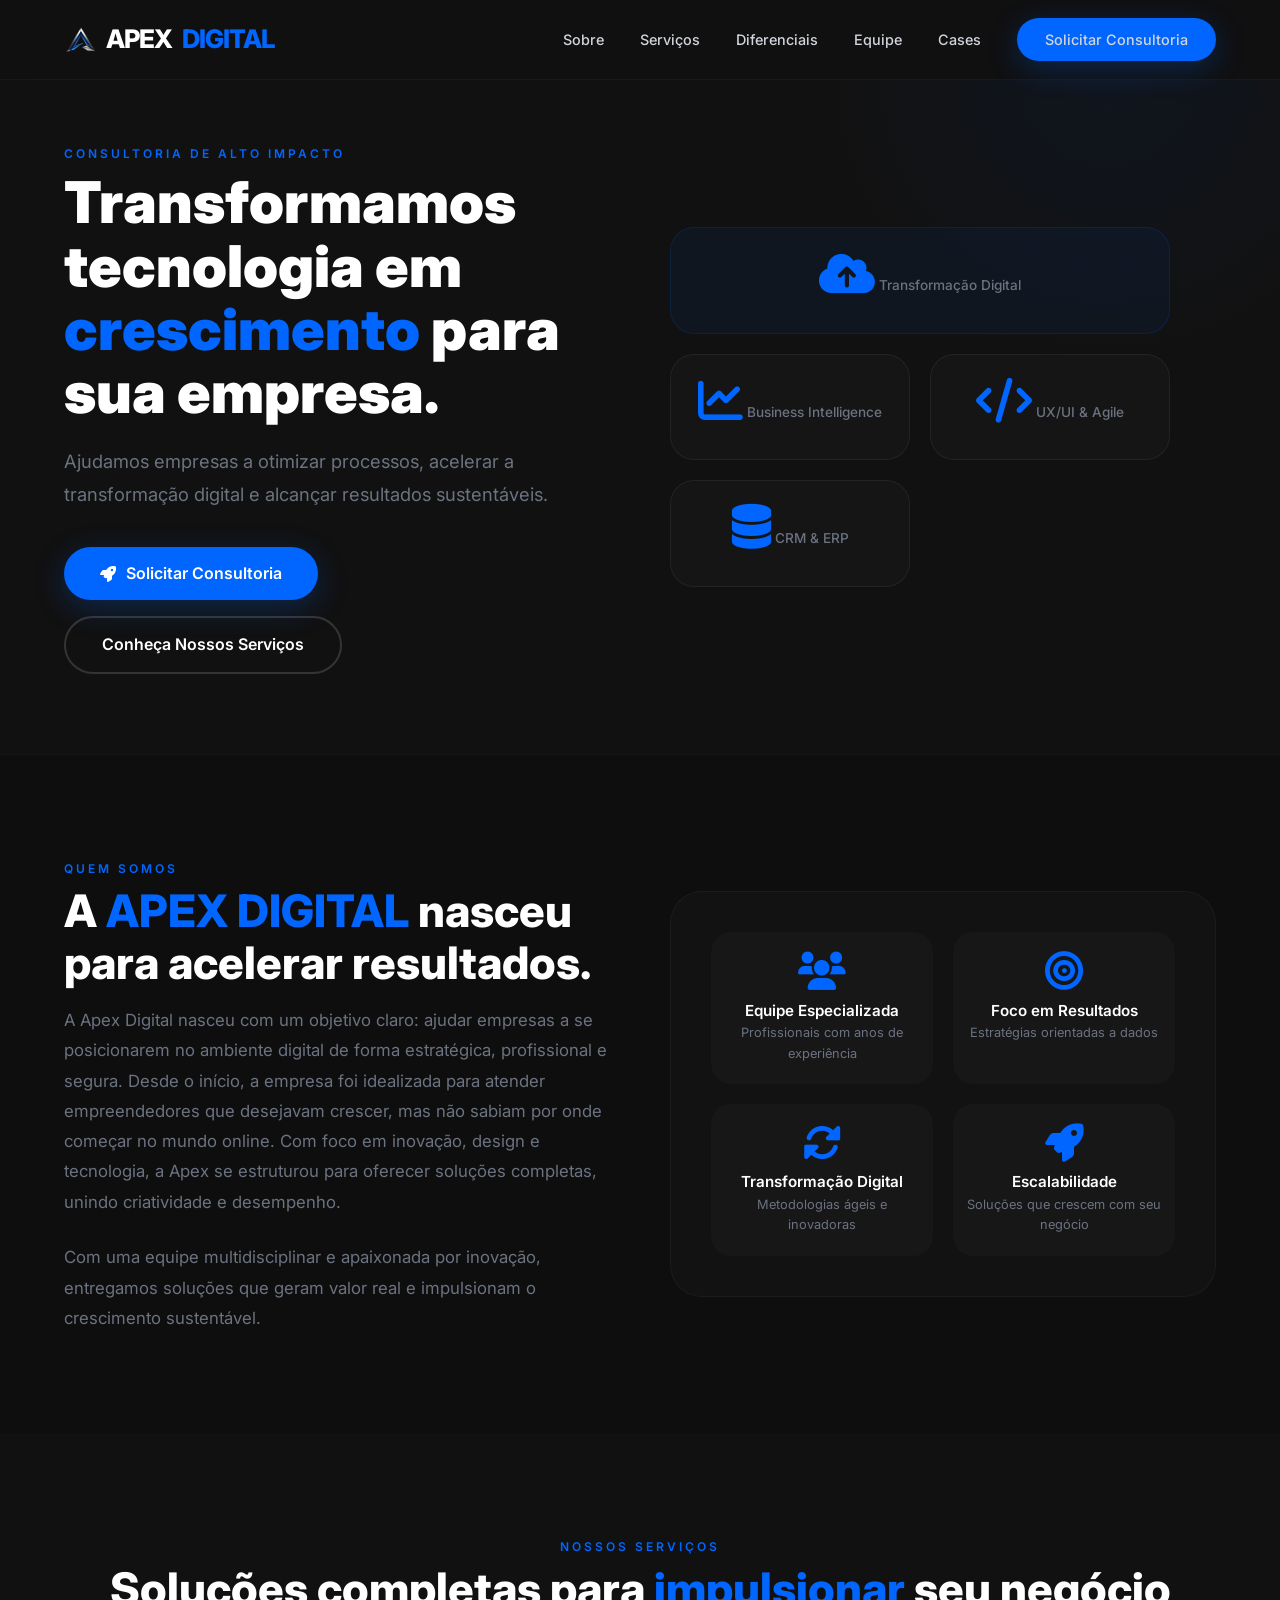
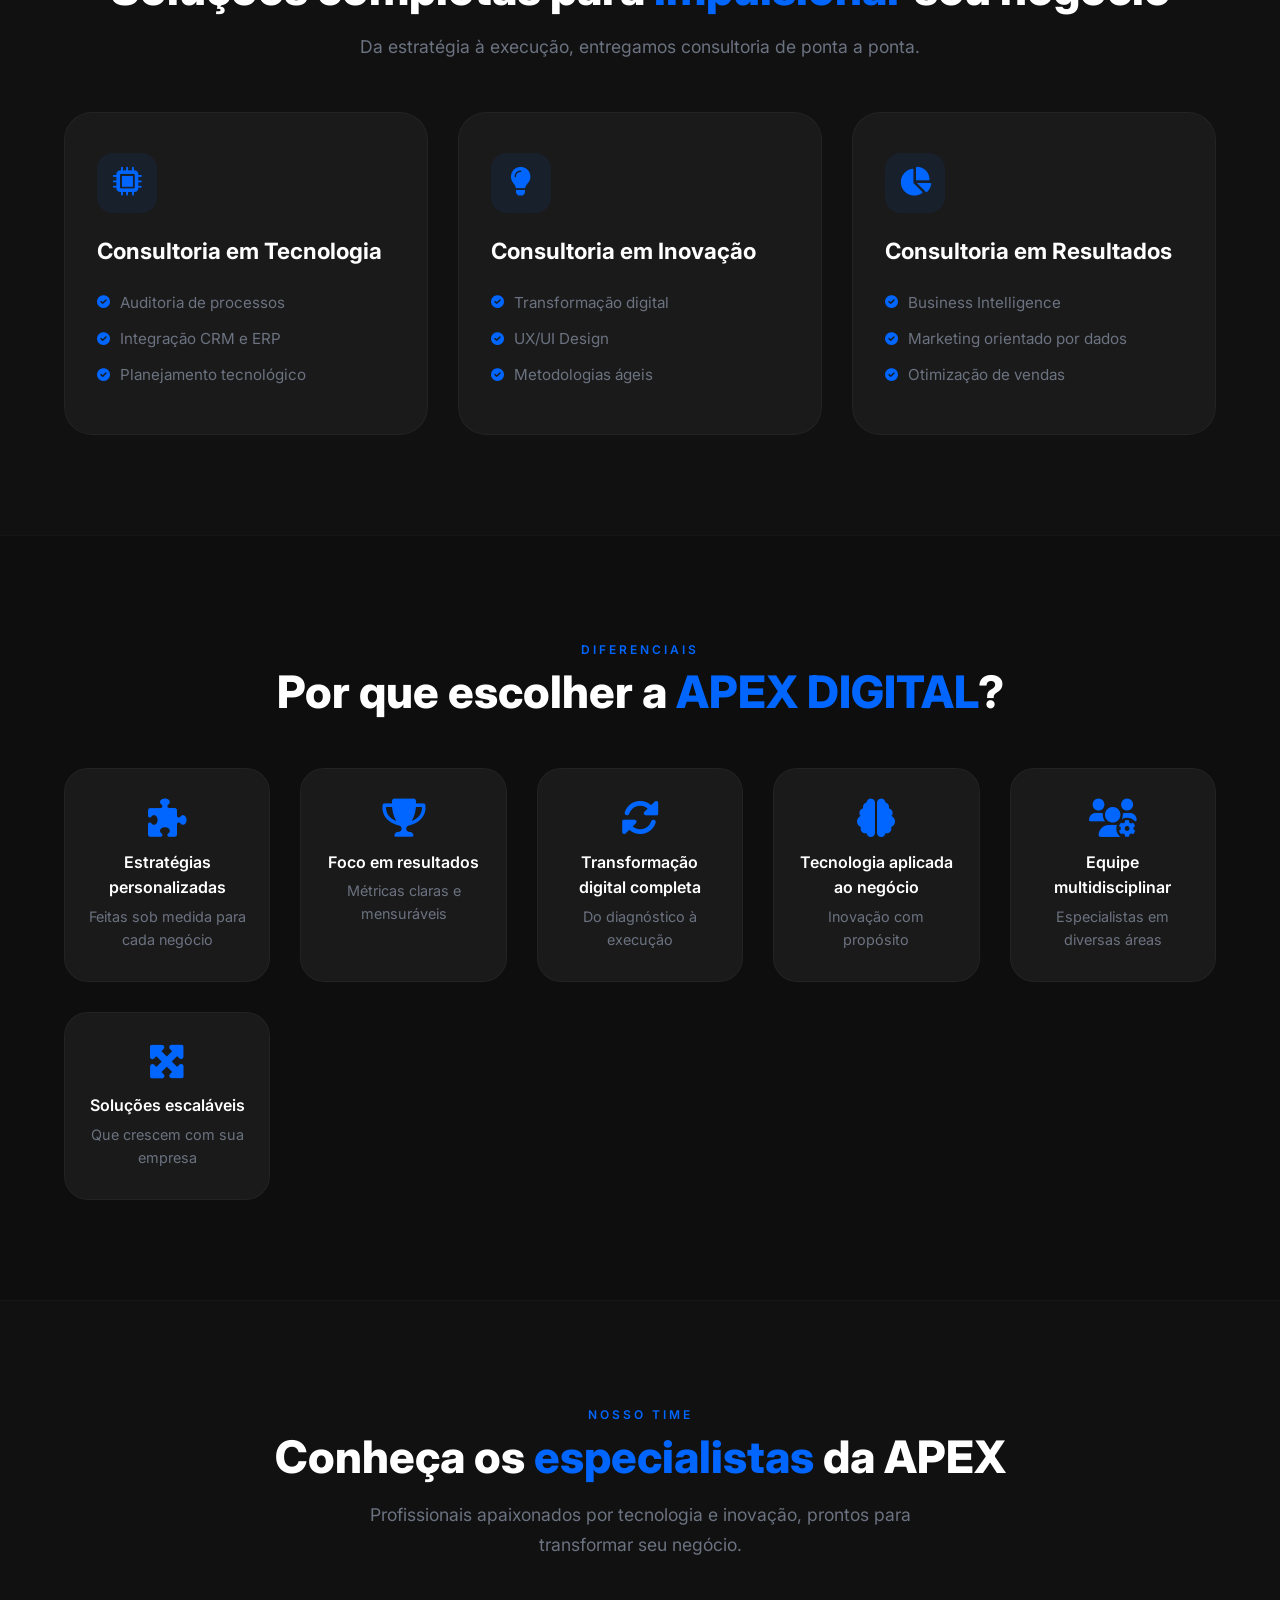
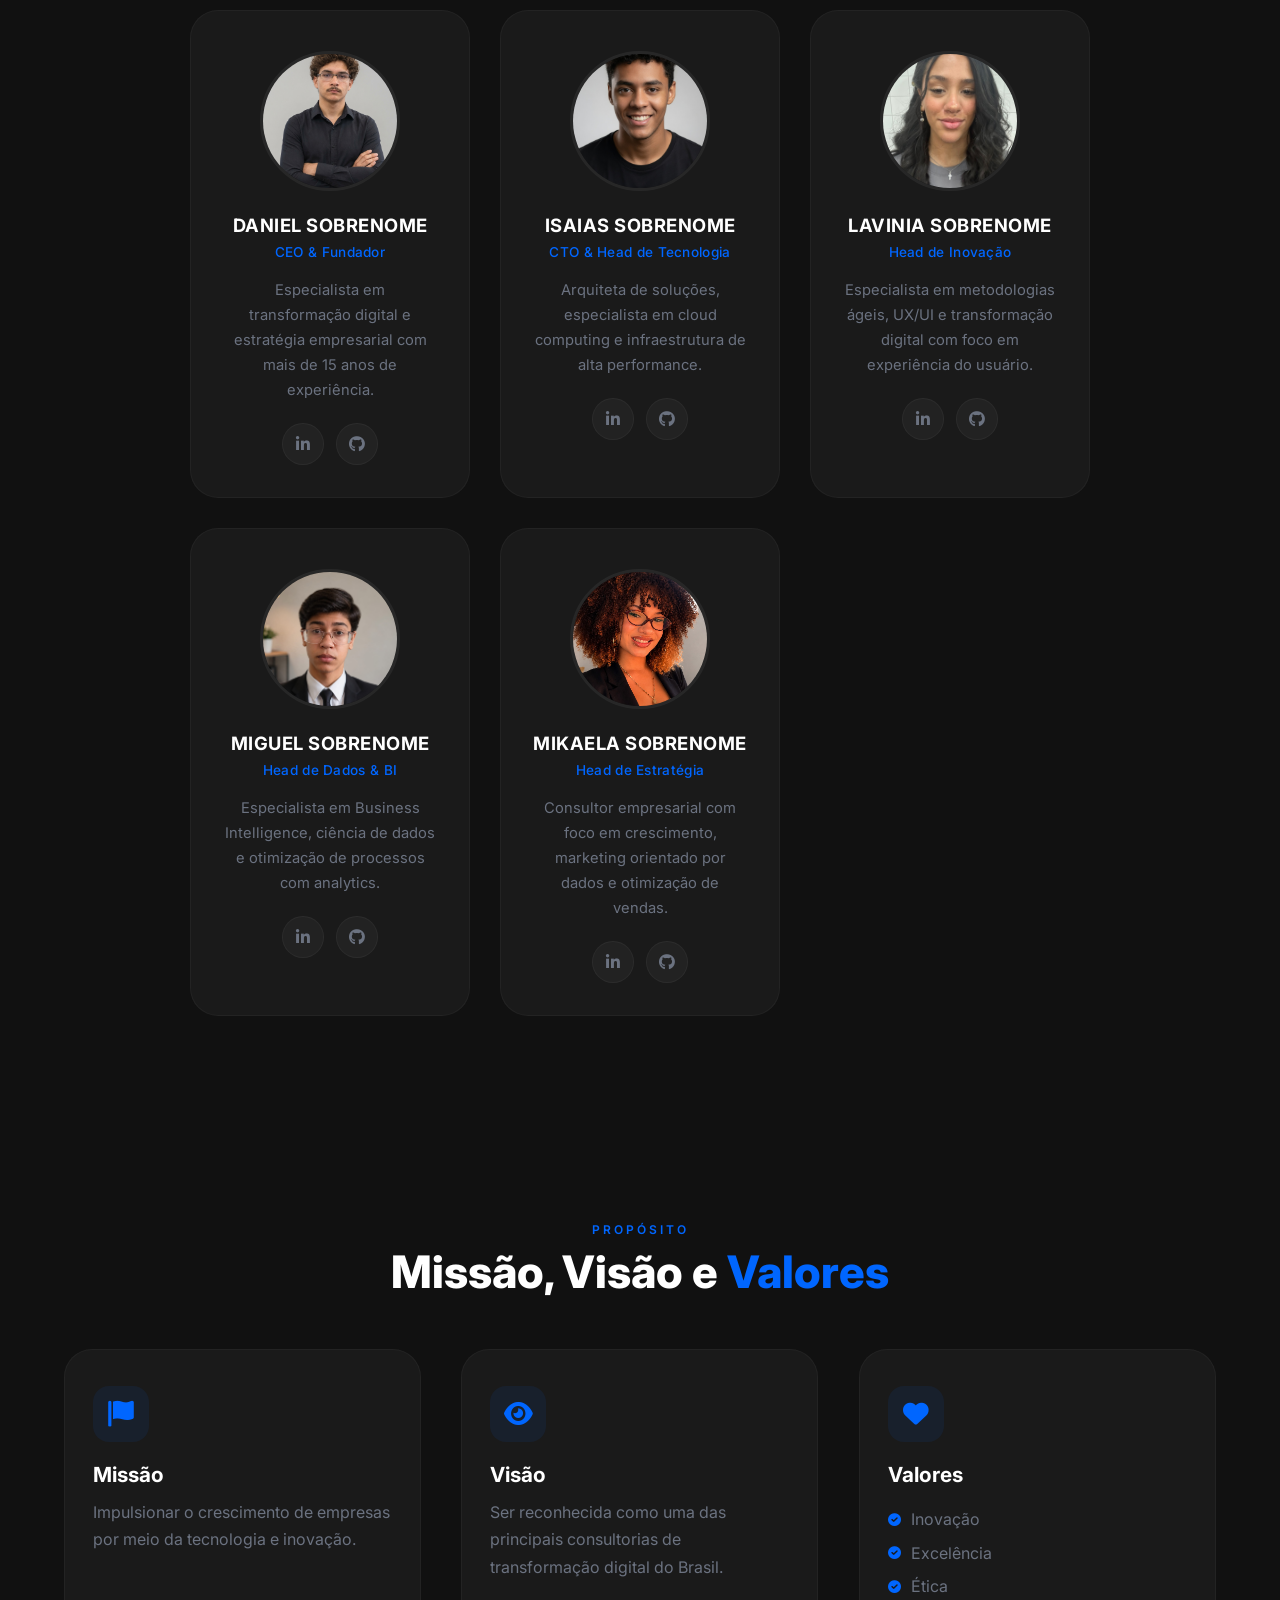
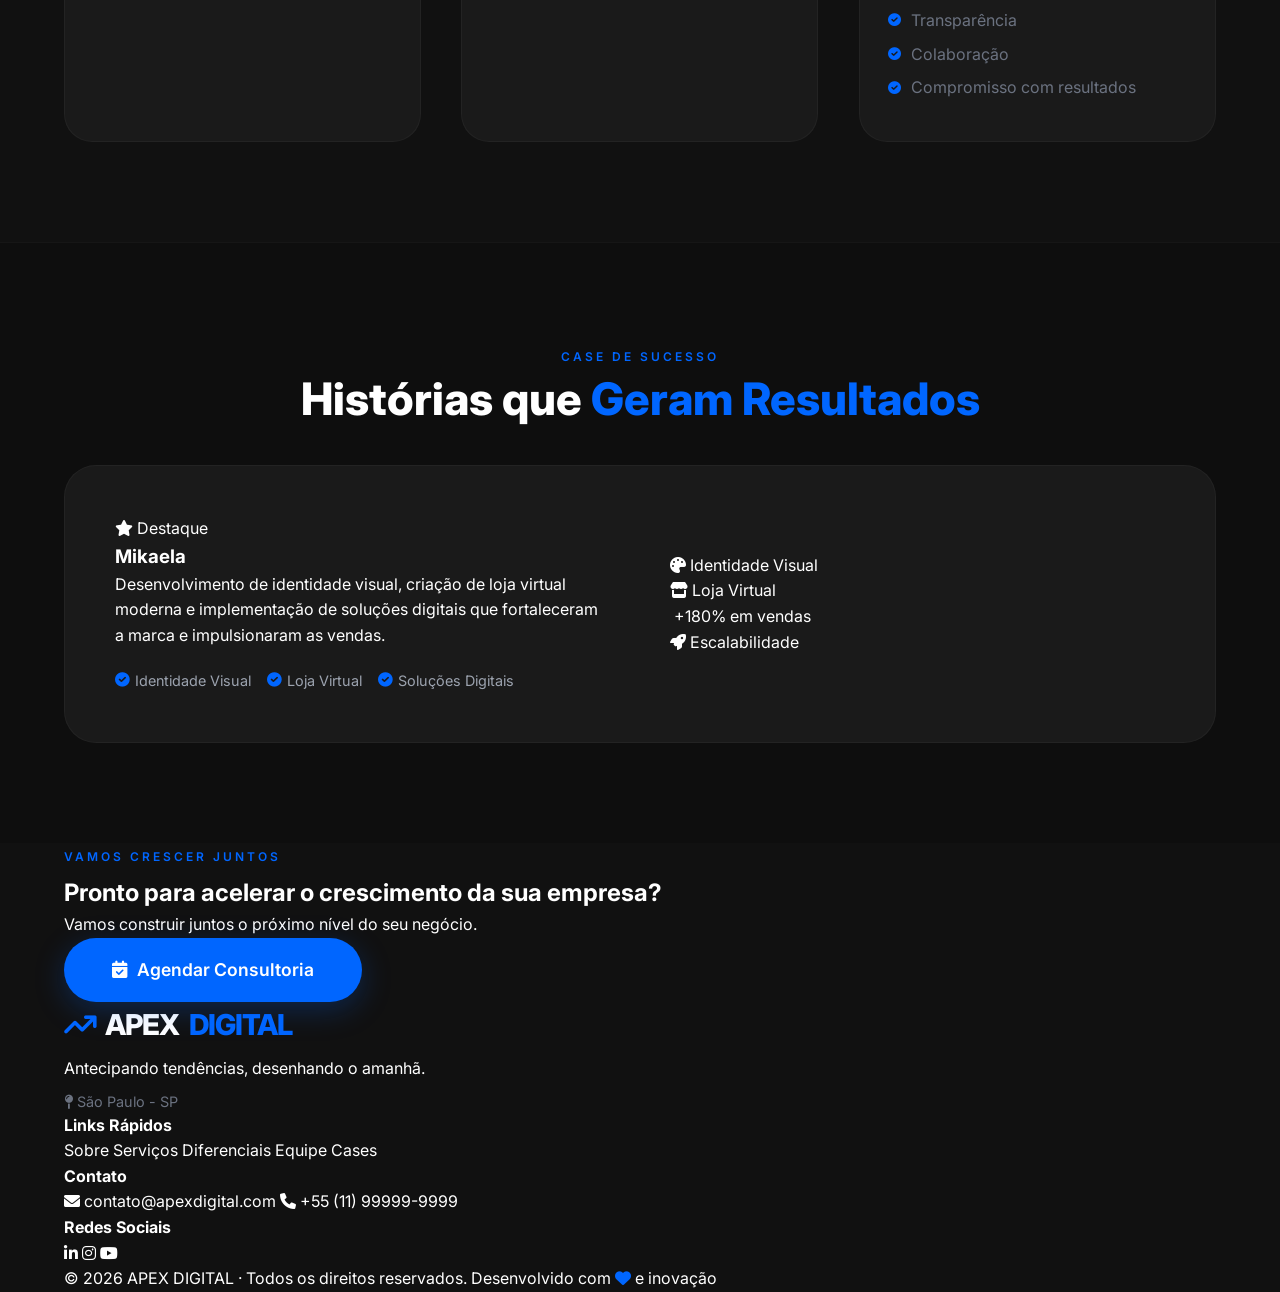
==== index.html @ 4b644a07 "Update index.html" ====
<!DOCTYPE html>
<html lang="pt-BR">

<head>
    <meta charset="UTF-8" />
    <meta name="viewport" content="width=device-width, initial-scale=1.0" />
    <meta name="description"
        content="APEX DIGITAL - Consultoria em Tecnologia, Transformação Digital e Estratégia Empresarial. Antecipando tendências, desenhando o amanhã." />
    <meta name="keywords"
        content="consultoria tecnologia, transformação digital, estratégia empresarial, inovação, business intelligence" />
    <meta name="robots" content="index, follow" />
    <title>APEX DIGITAL · Tecnologia e Inovação</title>

    <!-- Google Fonts -->
    <link rel="preconnect" href="https://fonts.googleapis.com" />
    <link rel="preconnect" href="https://fonts.gstatic.com" crossorigin />
    <link href="https://fonts.googleapis.com/css2?family=Inter:wght@300;400;500;600;700;800;900&display=swap"
        rel="stylesheet" />

    <!-- Font Awesome 6 -->
    <link rel="stylesheet" href="https://cdnjs.cloudflare.com/ajax/libs/font-awesome/6.0.0-beta3/css/all.min.css" />

    <!-- CSS Principal -->
    <link rel="stylesheet" href="css/style.css" />
</head>

<body>

    <!-- ===================== HEADER ===================== -->
    <header>
        <div class="container header-inner">
            <a href="#" class="logo" aria-label="APEX DIGITAL - Início">
                <img src="./img/apex_fundo.png" alt="APEX DIGITAL">
                APEX<span>DIGITAL</span>
            </a>

            <nav class="nav-desktop" aria-label="Menu principal">
                <a href="#sobre">Sobre</a>
                <a href="#servicos">Serviços</a>
                <a href="#diferenciais">Diferenciais</a>
                <a href="#equipe">Equipe</a>
                <a href="#case">Cases</a>
                <a href="#contato" class="btn-primary btn-small">Solicitar Consultoria</a>
            </nav>

            <button class="menu-toggle" id="menuToggle" aria-label="Abrir menu mobile">
                <i class="fas fa-bars"></i>
            </button>
        </div>
        <div class="container">
            <nav class="nav-mobile" id="navMobile" aria-label="Menu mobile">
                <a href="#sobre">Sobre</a>
                <a href="#servicos">Serviços</a>
                <a href="#diferenciais">Diferenciais</a>
                <a href="#equipe">Equipe</a>
                <a href="#case">Cases</a>
                <a href="#contato" class="btn-primary">Solicitar Consultoria</a>
            </nav>
        </div>
    </header>

    <!-- ===================== HERO ===================== -->
    <section class="hero" id="hero">
        <div class="container hero-grid">
            <div class="hero-content fade-up">
                <span class="section-tag">Consultoria de Alto Impacto</span>
                <h1>Transformamos tecnologia em <span>crescimento</span> para sua empresa.</h1>
                <p>Ajudamos empresas a otimizar processos, acelerar a transformação digital e alcançar resultados
                    sustentáveis.</p>
                <div class="hero-buttons">
                    <a href="#contato" class="btn-primary"><i class="fas fa-rocket"></i> Solicitar Consultoria</a>
                    <a href="#servicos" class="btn-outline">Conheça Nossos Serviços</a>
                </div>
            </div>
            <div class="hero-image fade-up delay-2">
                <div class="ilustracao">
                    <div class="box destaque">
                        <i class="fas fa-cloud-upload-alt"></i>
                        <span>Transformação Digital</span>
                    </div>
                    <div class="box">
                        <i class="fas fa-chart-line"></i>
                        <span>Business Intelligence</span>
                    </div>
                    <div class="box">
                        <i class="fas fa-code"></i>
                        <span>UX/UI & Agile</span>
                    </div>
                    <div class="box">
                        <i class="fas fa-database"></i>
                        <span>CRM & ERP</span>
                    </div>
                </div>
            </div>
        </div>
    </section>

    <!-- ===================== SOBRE ===================== -->
    <section class="sobre" id="sobre">
        <div class="container sobre-grid">
            <div class="sobre-texto fade-up">
                <span class="section-tag">Quem Somos</span>
                <h2 class="section-title">A <span>APEX DIGITAL</span> nasceu para acelerar resultados.</h2>
                <p>
                    A Apex Digital nasceu com um objetivo claro: ajudar empresas a se posicionarem no ambiente digital
                    de forma estratégica, profissional e segura.
                    Desde o início, a empresa foi idealizada para atender empreendedores que desejavam crescer, mas não
                    sabiam por onde começar no mundo online. Com foco em inovação, design e tecnologia, a Apex se
                    estruturou para oferecer soluções completas, unindo criatividade e desempenho.
                </p>
                <br />
                <p style="color: #6B7280;">Com uma equipe multidisciplinar e apaixonada por inovação, entregamos
                    soluções que geram valor real e impulsionam o crescimento sustentável.</p>
            </div>
            <div class="sobre-imagem fade-up delay-2">
                <div class="item">
                    <i class="fas fa-users"></i>
                    <h4>Equipe Especializada</h4>
                    <p>Profissionais com anos de experiência</p>
                </div>
                <div class="item">
                    <i class="fas fa-bullseye"></i>
                    <h4>Foco em Resultados</h4>
                    <p>Estratégias orientadas a dados</p>
                </div>
                <div class="item">
                    <i class="fas fa-sync-alt"></i>
                    <h4>Transformação Digital</h4>
                    <p>Metodologias ágeis e inovadoras</p>
                </div>
                <div class="item">
                    <i class="fas fa-rocket"></i>
                    <h4>Escalabilidade</h4>
                    <p>Soluções que crescem com seu negócio</p>
                </div>
            </div>
        </div>
    </section>

    <!-- ===================== SERVIÇOS ===================== -->
    <section class="servicos" id="servicos">
        <div class="container">
            <div class="text-center fade-up">
                <span class="section-tag">Nossos Serviços</span>
                <h2 class="section-title">Soluções completas para <span>impulsionar</span> seu negócio</h2>
                <p class="section-subtitle mx-auto">Da estratégia à execução, entregamos consultoria de ponta a ponta.
                </p>
            </div>
            <div class="servicos-grid">
                <div class="servico-card fade-up delay-1">
                    <div class="icon"><i class="fas fa-microchip"></i></div>
                    <h3>Consultoria em Tecnologia</h3>
                    <ul>
                        <li><i class="fas fa-check-circle"></i> Auditoria de processos</li>
                        <li><i class="fas fa-check-circle"></i> Integração CRM e ERP</li>
                        <li><i class="fas fa-check-circle"></i> Planejamento tecnológico</li>
                    </ul>
                </div>
                <div class="servico-card fade-up delay-2">
                    <div class="icon"><i class="fas fa-lightbulb"></i></div>
                    <h3>Consultoria em Inovação</h3>
                    <ul>
                        <li><i class="fas fa-check-circle"></i> Transformação digital</li>
                        <li><i class="fas fa-check-circle"></i> UX/UI Design</li>
                        <li><i class="fas fa-check-circle"></i> Metodologias ágeis</li>
                    </ul>
                </div>
                <div class="servico-card fade-up delay-3">
                    <div class="icon"><i class="fas fa-chart-pie"></i></div>
                    <h3>Consultoria em Resultados</h3>
                    <ul>
                        <li><i class="fas fa-check-circle"></i> Business Intelligence</li>
                        <li><i class="fas fa-check-circle"></i> Marketing orientado por dados</li>
                        <li><i class="fas fa-check-circle"></i> Otimização de vendas</li>
                    </ul>
                </div>
            </div>
        </div>
    </section>

    <!-- ===================== DIFERENCIAIS ===================== -->
    <section class="diferenciais" id="diferenciais">
        <div class="container">
            <div class="text-center fade-up">
                <span class="section-tag">Diferenciais</span>
                <h2 class="section-title">Por que escolher a <span>APEX DIGITAL</span>?</h2>
            </div>
            <div class="diff-grid">
                <div class="diff-item fade-up delay-1">
                    <i class="fas fa-puzzle-piece"></i>
                    <h4>Estratégias personalizadas</h4>
                    <p>Feitas sob medida para cada negócio</p>
                </div>
                <div class="diff-item fade-up delay-2">
                    <i class="fas fa-trophy"></i>
                    <h4>Foco em resultados</h4>
                    <p>Métricas claras e mensuráveis</p>
                </div>
                <div class="diff-item fade-up delay-3">
                    <i class="fas fa-sync-alt"></i>
                    <h4>Transformação digital completa</h4>
                    <p>Do diagnóstico à execução</p>
                </div>
                <div class="diff-item fade-up delay-4">
                    <i class="fas fa-brain"></i>
                    <h4>Tecnologia aplicada ao negócio</h4>
                    <p>Inovação com propósito</p>
                </div>
                <div class="diff-item fade-up delay-5">
                    <i class="fas fa-users-cog"></i>
                    <h4>Equipe multidisciplinar</h4>
                    <p>Especialistas em diversas áreas</p>
                </div>
                <div class="diff-item fade-up delay-6">
                    <i class="fas fa-expand-arrows-alt"></i>
                    <h4>Soluções escaláveis</h4>
                    <p>Que crescem com sua empresa</p>
                </div>
            </div>
        </div>
    </section>

    <!-- ===================== EQUIPE
    daniel
    isaias
    lavinia
    miguel
    mikaela
     ===================== -->
    <section class="equipe" id="equipe">
        <div class="container">
            <div class="text-center fade-up">
                <span class="section-tag">Nosso Time</span>
                <h2 class="section-title">Conheça os <span>especialistas</span> da APEX</h2>
                <p class="section-subtitle mx-auto">Profissionais apaixonados por tecnologia e inovação, prontos para
                    transformar seu negócio.</p>
            </div>
            <div class="equipe-grid">
                <!-- Membro 1 - CEO -->
                <div class="equipe-card fade-up delay-1">
                    <div class="equipe-foto">
                        
                        <div class="foto-placeholder">
                            <img src="./img/daniel.jpeg" alt="Daniel"><!-- foto do membro-->
                        </div>
                    </div>
                    <div class="equipe-info">
                        <h4>daniel sobrenome</h4>
                        <span class="cargo">CEO & Fundador</span>
                        <p>Especialista em transformação digital e estratégia empresarial com mais de 15 anos de
                            experiência.</p>
                        <div class="equipe-social">
                            <a href="#" aria-label="LinkedIn"><i class="fab fa-linkedin-in"></i></a>
                            <a href="#" aria-label="GitHub"><i class="fab fa-github"></i></a>
                        </div>
                    </div>
                </div>

                <!-- Membro 2 - CTO -->
                <div class="equipe-card fade-up delay-2">
                    <div class="equipe-foto">
                        
                        <div class="foto-placeholder">
                            <img src="./img/isaias.jpeg" alt="Isaias">
                        </div>
                    </div>
                    <div class="equipe-info">
                        <h4>Isaias sobrenome</h4>
                        <span class="cargo">CTO & Head de Tecnologia</span>
                        <p>Arquiteta de soluções, especialista em cloud computing e infraestrutura de alta performance.
                        </p>
                        <div class="equipe-social">
                            <a href="#" aria-label="LinkedIn"><i class="fab fa-linkedin-in"></i></a>
                            <a href="#" aria-label="GitHub"><i class="fab fa-github"></i></a>
                        </div>
                    </div>
                </div>

                <!-- Membro 3 - Head de Inovação -->
                <div class="equipe-card fade-up delay-3">
                    <div class="equipe-foto">
                        
                        <div class="foto-placeholder">
                            <img src="./img/lavinia.jpeg" alt="Lavinia ">
                        </div>
                    </div>
                    <div class="equipe-info">
                        <h4>Lavinia sobrenome</h4>
                        <span class="cargo">Head de Inovação</span>
                        <p>Especialista em metodologias ágeis, UX/UI e transformação digital com foco em experiência do
                            usuário.</p>
                        <div class="equipe-social">
                            <a href="#" aria-label="LinkedIn"><i class="fab fa-linkedin-in"></i></a>
                            <a href="#" aria-label="GitHub"><i class="fab fa-github"></i></a>
                        </div>
                    </div>
                </div>

                <!-- Membro 4 - Head de Dados -->
                <div class="equipe-card fade-up delay-4">
                    <div class="equipe-foto">
                        
                        <div class="foto-placeholder">
                            <img src="./img/miguel.jpeg" alt="Miguel">
                        </div>
                    </div>
                    <div class="equipe-info">
                        <h4>Miguel Sobrenome</h4>
                        <span class="cargo">Head de Dados & BI</span>
                        <p>Especialista em Business Intelligence, ciência de dados e otimização de processos com
                            analytics.</p>
                        <div class="equipe-social">
                            <a href="#" aria-label="LinkedIn"><i class="fab fa-linkedin-in"></i></a>
                            <a href="#" aria-label="GitHub"><i class="fab fa-github"></i></a>
                        </div>
                    </div>
                </div>

                <!-- Membro 5 - Head de Estratégia -->
                <div class="equipe-card fade-up delay-5">
                    <div class="equipe-foto">
                        <div class="foto-placeholder">
                            <img src="./img/mikaela.jpeg" alt="Mikaela">
                        </div>
                    </div>
                    <div class="equipe-info">
                        <h4>Mikaela Sobrenome</h4>
                        <span class="cargo">Head de Estratégia</span>
                        <p>Consultor empresarial com foco em crescimento, marketing orientado por dados e otimização de
                            vendas.</p>
                        <div class="equipe-social">
                            <a href="#" aria-label="LinkedIn"><i class="fab fa-linkedin-in"></i></a>
                            <a href="#" aria-label="GitHub"><i class="fab fa-github"></i></a>
                        </div>
                    </div>
                </div>
            </div>
        </div>
    </section>

    <!-- ===================== MISSÃO, VISÃO, VALORES ===================== -->
    <section class="mvv" id="mvv">
        <div class="container">
            <div class="text-center fade-up">
                <span class="section-tag">Propósito</span>
                <h2 class="section-title">Missão, Visão e <span>Valores</span></h2>
            </div>
            <div class="mvv-grid">
                <div class="mvv-card fade-up delay-1">
                    <div class="icon"><i class="fas fa-flag"></i></div>
                    <h3>Missão</h3>
                    <p>Impulsionar o crescimento de empresas por meio da tecnologia e inovação.</p>
                </div>
                <div class="mvv-card fade-up delay-2">
                    <div class="icon"><i class="fas fa-eye"></i></div>
                    <h3>Visão</h3>
                    <p>Ser reconhecida como uma das principais consultorias de transformação digital do Brasil.</p>
                </div>
                <div class="mvv-card fade-up delay-3">
                    <div class="icon"><i class="fas fa-heart"></i></div>
                    <h3>Valores</h3>
                    <ul>
                        <li><i class="fas fa-check-circle"></i> Inovação</li>
                        <li><i class="fas fa-check-circle"></i> Excelência</li>
                        <li><i class="fas fa-check-circle"></i> Ética</li>
                        <li><i class="fas fa-check-circle"></i> Transparência</li>
                        <li><i class="fas fa-check-circle"></i> Colaboração</li>
                        <li><i class="fas fa-check-circle"></i> Compromisso com resultados</li>
                    </ul>
                </div>
            </div>
        </div>
    </section>

    <!-- ===================== CASE DE SUCESSO ===================== -->
    <section class="case" id="case">
        <div class="container">
            <div class="text-center fade-up">
                <span class="section-tag">Case de Sucesso</span>
                <h2 class="section-title">Histórias que <span>Geram Resultados</span></h2>
            </div>
            <div class="case-box fade-up delay-2">
                <div class="info">
                    <span class="tag"><i class="fas fa-star"></i> Destaque</span>
                    <h3>Mikaela</h3>
                    <p>Desenvolvimento de identidade visual, criação de loja virtual moderna e implementação de soluções
                        digitais que fortaleceram a marca e impulsionaram as vendas.</p>
                    <div style="margin-top:20px; display:flex; gap:16px; flex-wrap:wrap;">
                        <span style="display:flex; align-items:center; gap:6px; color:#9ca3af; font-size:0.9rem;"><i
                                class="fas fa-check-circle" style="color:#0066FF;"></i> Identidade Visual</span>
                        <span style="display:flex; align-items:center; gap:6px; color:#9ca3af; font-size:0.9rem;"><i
                                class="fas fa-check-circle" style="color:#0066FF;"></i> Loja Virtual</span>
                        <span style="display:flex; align-items:center; gap:6px; color:#9ca3af; font-size:0.9rem;"><i
                                class="fas fa-check-circle" style="color:#0066FF;"></i> Soluções Digitais</span>
                    </div>
                </div>
                <div class="imagem">
                    <div class="quadro">
                        <i class="fas fa-palette"></i>
                        <span>Identidade Visual</span>
                    </div>
                    <div class="quadro">
                        <i class="fas fa-store"></i>
                        <span>Loja Virtual</span>
                    </div>
                    <div class="quadro">
                        <i class="fas fa-chart-simple"></i>
                        <span>+180% em vendas</span>
                    </div>
                    <div class="quadro">
                        <i class="fas fa-rocket"></i>
                        <span>Escalabilidade</span>
                    </div>
                </div>
            </div>
        </div>
    </section>

    <!-- ===================== CTA FINAL ===================== -->
    <section class="cta-final" id="contato">
        <div class="container fade-up">
            <span class="section-tag">Vamos crescer juntos</span>
            <h2>Pronto para acelerar o <span>crescimento</span> da sua empresa?</h2>
            <p>Vamos construir juntos o próximo nível do seu negócio.</p>
            <a href="#" class="btn-primary btn-large"><i class="fas fa-calendar-check"></i> Agendar Consultoria</a>
        </div>
    </section>

    <!-- ===================== RODAPÉ ===================== -->
    <footer>
        <div class="container">
            <div class="footer-grid">
                <div class="footer-brand">
                    <a href="#" class="logo" style="font-size:1.8rem;">
                        <i class="fas fa-arrow-trend-up"></i>
                        APEX<span>DIGITAL</span>
                    </a>
                    <p style="margin-top:8px;">Antecipando tendências, desenhando o amanhã.</p>
                    <p style="color:#6B7280; font-size:0.9rem; margin-top:8px;">
                        <i class="fas fa-map-pin"></i> São Paulo - SP
                    </p>
                </div>
                <div class="footer-col">
                    <h4>Links Rápidos</h4>
                    <a href="#sobre">Sobre</a>
                    <a href="#servicos">Serviços</a>
                    <a href="#diferenciais">Diferenciais</a>
                    <a href="#equipe">Equipe</a>
                    <a href="#case">Cases</a>
                </div>
                <div class="footer-col">
                    <h4>Contato</h4>
                    <a href="mailto:contato@apexdigital.com"><i class="fas fa-envelope"></i> contato@apexdigital.com</a>
                    <a href="tel:+5511999999999"><i class="fas fa-phone"></i> +55 (11) 99999-9999</a>
                </div>
                <div class="footer-col">
                    <h4>Redes Sociais</h4>
                    <div class="social">
                        <a href="#" aria-label="LinkedIn"><i class="fab fa-linkedin-in"></i></a>
                        <a href="#" aria-label="Instagram"><i class="fab fa-instagram"></i></a>
                        <a href="#" aria-label="YouTube"><i class="fab fa-youtube"></i></a>
                        <a href="#" aria-label="X"><i class="fab fa-x-twitter"></i></a>
                    </div>
                </div>
            </div>
            <div class="footer-bottom">
                <span>© 2026 APEX DIGITAL · Todos os direitos reservados.</span>
                <span>Desenvolvido com <i class="fas fa-heart" style="color:#0066FF;"></i> e inovação</span>
            </div>
        </div>
    </footer>

    <!-- JavaScript -->
    <script src="script.js"></script>
</body>

</html>
---- css/style.css ----
/* ========================================================
   APEX DIGITAL · style.css
   Design minimalista, corporativo e premium
   ======================================================== */

/* ===================== RESET & BASE ===================== */
* {
    margin: 0;
    padding: 0;
    box-sizing: border-box;
}

html {
    scroll-behavior: smooth;
}

body {
    font-family: 'Inter', sans-serif;
    background-color: #111111;
    color: #ffffff;
    line-height: 1.6;
    overflow-x: hidden;
}

.container {
    max-width: 1200px;
    margin: 0 auto;
    padding: 0 24px;
}

a {
    text-decoration: none;
    color: inherit;
}

img {
    max-width: 100%;
    display: block;
}

/* ===================== TIPOGRAFIA ===================== */
.section-tag {
    display: inline-block;
    font-size: 0.75rem;
    font-weight: 600;
    text-transform: uppercase;
    letter-spacing: 3px;
    color: #0066FF;
    margin-bottom: 8px;
}

.section-title {
    font-size: 2.8rem;
    font-weight: 800;
    line-height: 1.15;
    margin-bottom: 16px;
    color: #ffffff;
}

.section-title span {
    color: #0066FF;
}

.section-subtitle {
    font-size: 1.1rem;
    color: #6B7280;
    max-width: 600px;
    line-height: 1.7;
}

.text-center {
    text-align: center;
}

.mx-auto {
    margin-left: auto;
    margin-right: auto;
}

/* ===================== BOTÕES ===================== */
.btn-primary {
    display: inline-flex;
    align-items: center;
    gap: 10px;
    background: #0066FF;
    color: #fff;
    padding: 14px 36px;
    border-radius: 60px;
    font-weight: 600;
    font-size: 1rem;
    border: none;
    cursor: pointer;
    transition: all 0.35s ease;
    box-shadow: 0 8px 30px rgba(0, 102, 255, 0.25);
}

.btn-primary:hover {
    background: #0052cc;
    transform: translateY(-3px);
    box-shadow: 0 14px 40px rgba(0, 102, 255, 0.35);
}

.btn-small {
    padding: 10px 28px;
    font-size: 0.85rem;
}

.btn-large {
    padding: 18px 48px;
    font-size: 1.1rem;
}

.btn-outline {
    display: inline-flex;
    align-items: center;
    gap: 10px;
    background: transparent;
    color: #fff;
    padding: 14px 36px;
    border-radius: 60px;
    font-weight: 600;
    font-size: 1rem;
    border: 2px solid rgba(255, 255, 255, 0.15);
    cursor: pointer;
    transition: all 0.35s ease;
}

.btn-outline:hover {
    border-color: #0066FF;
    background: rgba(0, 102, 255, 0.08);
    transform: translateY(-3px);
}

/* ===================== HEADER ===================== */
header {
    position: fixed;
    top: 0;
    left: 0;
    width: 100%;
    z-index: 1000;
    padding: 18px 0;
    background: rgba(17, 17, 17, 0.88);
    backdrop-filter: blur(16px);
    border-bottom: 1px solid rgba(255, 255, 255, 0.04);
    transition: 0.3s;
}

.header-inner {
    display: flex;
    align-items: center;
    justify-content: space-between;
}

.header-inner img {
    width: 32px;


}

.logo {
    display: flex;
    align-items: center;
    gap: 10px;
    font-weight: 800;
    font-size: 1.6rem;
    letter-spacing: -1px;
}

.logo span {
    color: #0066FF;
}

.logo i {
    color: #0066FF;
    font-size: 1.8rem;
}

/* Navegação Desktop */
.nav-desktop {
    display: flex;
    align-items: center;
    gap: 36px;
}

.nav-desktop a {
    font-size: 0.9rem;
    font-weight: 500;
    color: #d1d5db;
    transition: 0.3s;
    position: relative;
}

.nav-desktop a::after {
    content: '';
    position: absolute;
    bottom: -4px;
    left: 0;
    width: 0;
    height: 2px;
    background: #0066FF;
    transition: 0.3s;
}

.nav-desktop a:hover {
    color: #ffffff;
}

.nav-desktop a:hover::after {
    width: 100%;
}

/* Menu Mobile */
.menu-toggle {
    display: none;
    background: none;
    border: none;
    color: #fff;
    font-size: 1.8rem;
    cursor: pointer;
    padding: 4px;
}

.nav-mobile {
    display: none;
    flex-direction: column;
    align-items: center;
    gap: 20px;
    padding: 30px 0 20px;
    border-top: 1px solid rgba(255, 255, 255, 0.06);
    margin-top: 16px;
}

.nav-mobile a {
    font-size: 1.1rem;
    font-weight: 500;
    color: #d1d5db;
    transition: 0.3s;
}

.nav-mobile a:hover {
    color: #0066FF;
}

.nav-mobile .btn-primary {
    padding: 12px 32px;
}

.nav-mobile.open {
    display: flex;
}

/* Responsivo Header */
@media (max-width: 820px) {
    .nav-desktop {
        display: none;
    }

    .menu-toggle {
        display: block;
    }
}

/* ===================== HERO ===================== */
.hero {
    padding: 140px 0 80px;
    background: #111111;
    position: relative;
    overflow: hidden;
}

.hero::before {
    content: '';
    position: absolute;
    top: -30%;
    right: -10%;
    width: 600px;
    height: 600px;
    background: radial-gradient(circle, rgba(0, 102, 255, 0.06) 0%, transparent 70%);
    border-radius: 50%;
    pointer-events: none;
}

.hero-grid {
    display: grid;
    grid-template-columns: 1fr 1fr;
    gap: 60px;
    align-items: center;
    position: relative;
    z-index: 2;
}

.hero-content h1 {
    font-size: 3.6rem;
    font-weight: 900;
    line-height: 1.1;
    margin-bottom: 20px;
}

.hero-content h1 span {
    color: #0066FF;
}

.hero-content p {
    font-size: 1.15rem;
    color: #6B7280;
    max-width: 520px;
    margin-bottom: 36px;
    line-height: 1.8;
}

.hero-buttons {
    display: flex;
    flex-wrap: wrap;
    gap: 16px;
}

/* Ilustração Hero */
.hero-image .ilustracao {
    width: 100%;
    max-width: 500px;
    display: grid;
    grid-template-columns: 1fr 1fr;
    gap: 20px;
}

.hero-image .ilustracao .box {
    background: rgba(255, 255, 255, 0.02);
    border: 1px solid rgba(255, 255, 255, 0.06);
    border-radius: 24px;
    padding: 24px 20px;
    text-align: center;
    transition: 0.3s;
}

.hero-image .ilustracao .box:hover {
    border-color: #0066FF;
    background: rgba(0, 102, 255, 0.04);
}

.hero-image .ilustracao .box i {
    font-size: 2.8rem;
    color: #0066FF;
    margin-bottom: 12px;
}

.hero-image .ilustracao .box span {
    font-size: 0.85rem;
    color: #6B7280;
    font-weight: 500;
}

.hero-image .ilustracao .box.destaque {
    grid-column: 1 / -1;
    background: rgba(0, 102, 255, 0.06);
    border-color: rgba(0, 102, 255, 0.15);
}

/* Responsivo Hero */
@media (max-width: 900px) {
    .hero-grid {
        grid-template-columns: 1fr;
        text-align: center;
    }

    .hero-content p {
        margin-left: auto;
        margin-right: auto;
    }

    .hero-buttons {
        justify-content: center;
    }

    .hero-content h1 {
        font-size: 2.6rem;
    }

    .hero-image .ilustracao {
        max-width: 400px;
        margin: 0 auto;
    }
}

@media (max-width: 500px) {
    .hero-content h1 {
        font-size: 2rem;
    }

    .hero-image .ilustracao {
        grid-template-columns: 1fr 1fr;
        gap: 12px;
    }

    .hero-image .ilustracao .box {
        padding: 16px;
    }

    .hero-image .ilustracao .box i {
        font-size: 2rem;
    }
}

/* ===================== SOBRE ===================== */
.sobre {
    padding: 100px 0;
    background: #0e0e0e;
    border-top: 1px solid rgba(255, 255, 255, 0.03);
}

.sobre-grid {
    display: grid;
    grid-template-columns: 1fr 1fr;
    gap: 60px;
    align-items: center;
}

.sobre-texto p {
    color: #6B7280;
    font-size: 1.05rem;
    line-height: 1.8;
}

.sobre-imagem {
    background: rgba(255, 255, 255, 0.02);
    border-radius: 32px;
    padding: 40px;
    border: 1px solid rgba(255, 255, 255, 0.04);
    display: grid;
    grid-template-columns: 1fr 1fr;
    gap: 20px;
}

.sobre-imagem .item {
    text-align: center;
    padding: 20px 12px;
    border-radius: 20px;
    background: rgba(255, 255, 255, 0.02);
    transition: 0.3s;
}

.sobre-imagem .item:hover {
    background: rgba(0, 102, 255, 0.06);
}

.sobre-imagem .item i {
    font-size: 2.4rem;
    color: #0066FF;
    margin-bottom: 8px;
}

.sobre-imagem .item h4 {
    font-size: 0.95rem;
    font-weight: 600;
}

.sobre-imagem .item p {
    font-size: 0.8rem;
    color: #6B7280;
}

@media (max-width: 820px) {
    .sobre-grid {
        grid-template-columns: 1fr;
    }

    .sobre-imagem {
        grid-template-columns: 1fr 1fr;
    }
}

/* ===================== SERVIÇOS ===================== */
.servicos {
    padding: 100px 0;
    background: #111111;
}

.servicos-grid {
    display: grid;
    grid-template-columns: repeat(auto-fit, minmax(300px, 1fr));
    gap: 30px;
    margin-top: 50px;
}

.servico-card {
    background: #1a1a1a;
    border-radius: 28px;
    padding: 40px 32px;
    border: 1px solid rgba(255, 255, 255, 0.04);
    transition: all 0.4s ease;
}

.servico-card:hover {
    transform: translateY(-8px);
    border-color: #0066FF;
    box-shadow: 0 20px 50px rgba(0, 102, 255, 0.06);
}

.servico-card .icon {
    width: 60px;
    height: 60px;
    background: rgba(0, 102, 255, 0.08);
    border-radius: 16px;
    display: flex;
    align-items: center;
    justify-content: center;
    margin-bottom: 20px;
}

.servico-card .icon i {
    font-size: 1.8rem;
    color: #0066FF;
}

.servico-card h3 {
    font-size: 1.4rem;
    font-weight: 700;
    margin-bottom: 12px;
}

.servico-card ul {
    list-style: none;
    margin-top: 16px;
}

.servico-card ul li {
    color: #6B7280;
    font-size: 0.95rem;
    padding: 6px 0;
    display: flex;
    align-items: center;
    gap: 10px;
}

.servico-card ul li i {
    color: #0066FF;
    font-size: 0.8rem;
}

/* ===================== DIFERENCIAIS ===================== */
.diferenciais {
    padding: 100px 0;
    background: #0e0e0e;
    border-top: 1px solid rgba(255, 255, 255, 0.03);
}

.diff-grid {
    display: grid;
    grid-template-columns: repeat(auto-fit, minmax(200px, 1fr));
    gap: 30px;
    margin-top: 50px;
}

.diff-item {
    text-align: center;
    padding: 30px 20px;
    background: #1a1a1a;
    border-radius: 24px;
    border: 1px solid rgba(255, 255, 255, 0.04);
    transition: 0.3s;
}

.diff-item:hover {
    border-color: #0066FF;
    transform: scale(1.02);
}

.diff-item i {
    font-size: 2.4rem;
    color: #0066FF;
    margin-bottom: 12px;
}

.diff-item h4 {
    font-weight: 600;
    margin-bottom: 4px;
}

.diff-item p {
    color: #6B7280;
    font-size: 0.9rem;
}

/* ===================== EQUIPE ===================== */

/* ===================== EQUIPE ===================== */
.equipe {
    padding: 100px 0;
    background: #111111;
    border-top: 1px solid rgba(255, 255, 255, 0.03);
}

.equipe-grid {
    display: grid;
    grid-template-columns: repeat(3, 280px);
    gap: 30px;
    margin-top: 50px;
    justify-content: center;
}

/* Card do membro */
.equipe-card {
    background: #1a1a1a;
    border-radius: 28px;
    padding: 40px 28px 32px;
    text-align: center;
    border: 1px solid rgba(255, 255, 255, 0.04);
    transition: all 0.4s ease;
    width: 100%;
}

.equipe-card:hover {
    transform: translateY(-8px);
    border-color: #0066FF;
    box-shadow: 0 20px 50px rgba(0, 102, 255, 0.06);
}

/* Força os dois últimos cards a ficarem centralizados */
.equipe-card:nth-child(4) {
    grid-column: 1 / 2;
    justify-self: end;
}

.equipe-card:nth-child(5) {
    grid-column: 2 / 3;
    justify-self: start;
}

/* Foto / Placeholder */
.equipe-foto {
    width: 140px;
    height: 140px;
    border-radius: 50%;
    margin: 0 auto 20px;
    overflow: hidden;
    border: 3px solid rgba(255, 255, 255, 0.06);
    transition: border-color 0.3s ease;
}

.equipe-card:hover .equipe-foto {
    border-color: #0066FF;
}

.equipe-foto img {
    width: 100%;
    height: 100%;
    object-fit: cover;
    display: block;
}

/* Placeholder para quando não tem imagem */
.foto-placeholder {
    width: 100%;
    height: 100%;
    display: flex;
    align-items: center;
    justify-content: center;
    background: linear-gradient(135deg, #0066FF, #0044aa);
    border-radius: 50%;
}

.foto-placeholder .iniciais {
    color: #ffffff;
    font-size: 1.6rem;
    font-weight: 700;
    letter-spacing: 2px;
    text-shadow: 0 2px 8px rgba(0, 0, 0, 0.2);
}

/* Informações do membro */
.equipe-info h4 {
    font-size: 1.15rem;
    font-weight: 700;
    color: #ffffff;
    margin-bottom: 2px;
    text-transform: uppercase;
    letter-spacing: 0.5px;
}

.equipe-info .cargo {
    display: block;
    font-size: 0.85rem;
    color: #0066FF;
    font-weight: 500;
    margin-bottom: 14px;
    letter-spacing: 0.3px;
}

.equipe-info p {
    font-size: 0.92rem;
    color: #6B7280;
    line-height: 1.7;
    margin-bottom: 20px;
    padding: 0 4px;
}

/* Redes sociais */
.equipe-social {
    display: flex;
    justify-content: center;
    gap: 12px;
}

.equipe-social a {
    display: inline-flex;
    align-items: center;
    justify-content: center;
    width: 42px;
    height: 42px;
    background: rgba(255, 255, 255, 0.04);
    border-radius: 50%;
    color: #6B7280;
    font-size: 1rem;
    transition: all 0.3s ease;
    border: 1px solid rgba(255, 255, 255, 0.04);
    text-decoration: none;
}

.equipe-social a:hover {
    background: #0066FF;
    color: #ffffff;
    transform: scale(1.1);
    border-color: #0066FF;
    box-shadow: 0 8px 24px rgba(0, 102, 255, 0.25);
}

/* Animações fade-up */
.fade-up {
    opacity: 0;
    transform: translateY(40px);
    animation: fadeUp 0.8s ease forwards;
}

@keyframes fadeUp {
    to {
        opacity: 1;
        transform: translateY(0);
    }
}

.delay-1 {
    animation-delay: 0.1s;
}

.delay-2 {
    animation-delay: 0.2s;
}

.delay-3 {
    animation-delay: 0.3s;
}

.delay-4 {
    animation-delay: 0.4s;
}

.delay-5 {
    animation-delay: 0.5s;
}

/* Responsividade */
@media (max-width: 992px) {
    .equipe-grid {
        grid-template-columns: repeat(2, 1fr);
        max-width: 700px;
        gap: 24px;
    }

    /* Reseta o posicionamento dos últimos cards */
    .equipe-card:nth-child(4),
    .equipe-card:nth-child(5) {
        grid-column: auto;
        justify-self: center;
    }
}

@media (max-width: 820px) {
    .equipe-grid {
        grid-template-columns: repeat(2, 1fr);
        gap: 24px;
        max-width: 600px;
    }

    .equipe-card {
        padding: 32px 20px 28px;
    }

    .equipe-foto {
        width: 120px;
        height: 120px;
    }

    .foto-placeholder .iniciais {
        font-size: 1.3rem;
    }

    /* Mantém os cards alinhados */
    .equipe-card:nth-child(4),
    .equipe-card:nth-child(5) {
        grid-column: auto;
        justify-self: center;
    }
}

@media (max-width: 500px) {
    .equipe-grid {
        grid-template-columns: 1fr;
        max-width: 400px;
        margin-left: auto;
        margin-right: auto;
    }

    .equipe-card {
        padding: 28px 16px 24px;
    }

    .equipe-foto {
        width: 110px;
        height: 110px;
    }




    .equipe-info h4 {
        font-size: 1rem;
    }

    .equipe-info p {
        font-size: 0.85rem;
    }

    /* Reseta completamente em mobile */
    .equipe-card:nth-child(4),
    .equipe-card:nth-child(5) {
        grid-column: auto;
        justify-self: center;
    }
}





/* ===================== MISSÃO, VISÃO, VALORES ===================== */
.mvv {
    padding: 100px 0;
    background: #111111;
}

.mvv-grid {
    display: grid;
    grid-template-columns: 1fr 1fr 1fr;
    gap: 40px;
    margin-top: 50px;
}

.mvv-card {
    background: #1a1a1a;
    padding: 36px 28px;
    border-radius: 28px;
    border: 1px solid rgba(255, 255, 255, 0.04);
    transition: 0.4s cubic-bezier(0.34, 1.56, 0.64, 1);
    border-color: 0.3s ease;
    box-shadow: 0.3s ease;
    will-change: transform;
}

.mvv-card:hover {
    border-color: #0066FF;
    transform: translateY(-20px) scale(1.02);
    box-shadow: 0 20px 40px rgba(0, 102, 255, 0.15);
}

.mvv-card .icon {
    width: 56px;
    height: 56px;
    background: rgba(0, 102, 255, 0.08);
    border-radius: 16px;
    display: flex;
    align-items: center;
    justify-content: center;
    margin-bottom: 16px;
}

.mvv-card .icon i {
    font-size: 1.6rem;
    color: #0066FF;
}

.mvv-card h3 {
    font-size: 1.3rem;
    font-weight: 700;
    margin-bottom: 8px;
}

.mvv-card p {
    color: #6B7280;
    line-height: 1.7;
}

.mvv-card ul {
    list-style: none;
    margin-top: 12px;
}

.mvv-card ul li {
    color: #6B7280;
    padding: 4px 0;
    display: flex;
    align-items: center;
    gap: 10px;
}

.mvv-card ul li i {
    color: #0066FF;
    font-size: 0.8rem;
}

@media (max-width: 820px) {
    .mvv-grid {
        grid-template-columns: 1fr;
    }
}

/* ===================== CASE ===================== */
.case {
    padding: 100px 0;
    background: #0e0e0e;
    border-top: 1px solid rgba(255, 255, 255, 0.03);
}

.case-box {
    display: grid;
    grid-template-columns: 1fr 1fr;
    gap: 60px;
    align-items: center;
    margin-top: 40px;
    background: #1a1a1a;
    border-radius: 32px;
    padding: 50px;
    border: 1px solid rgba(255, 255, 255, 0.04);
}
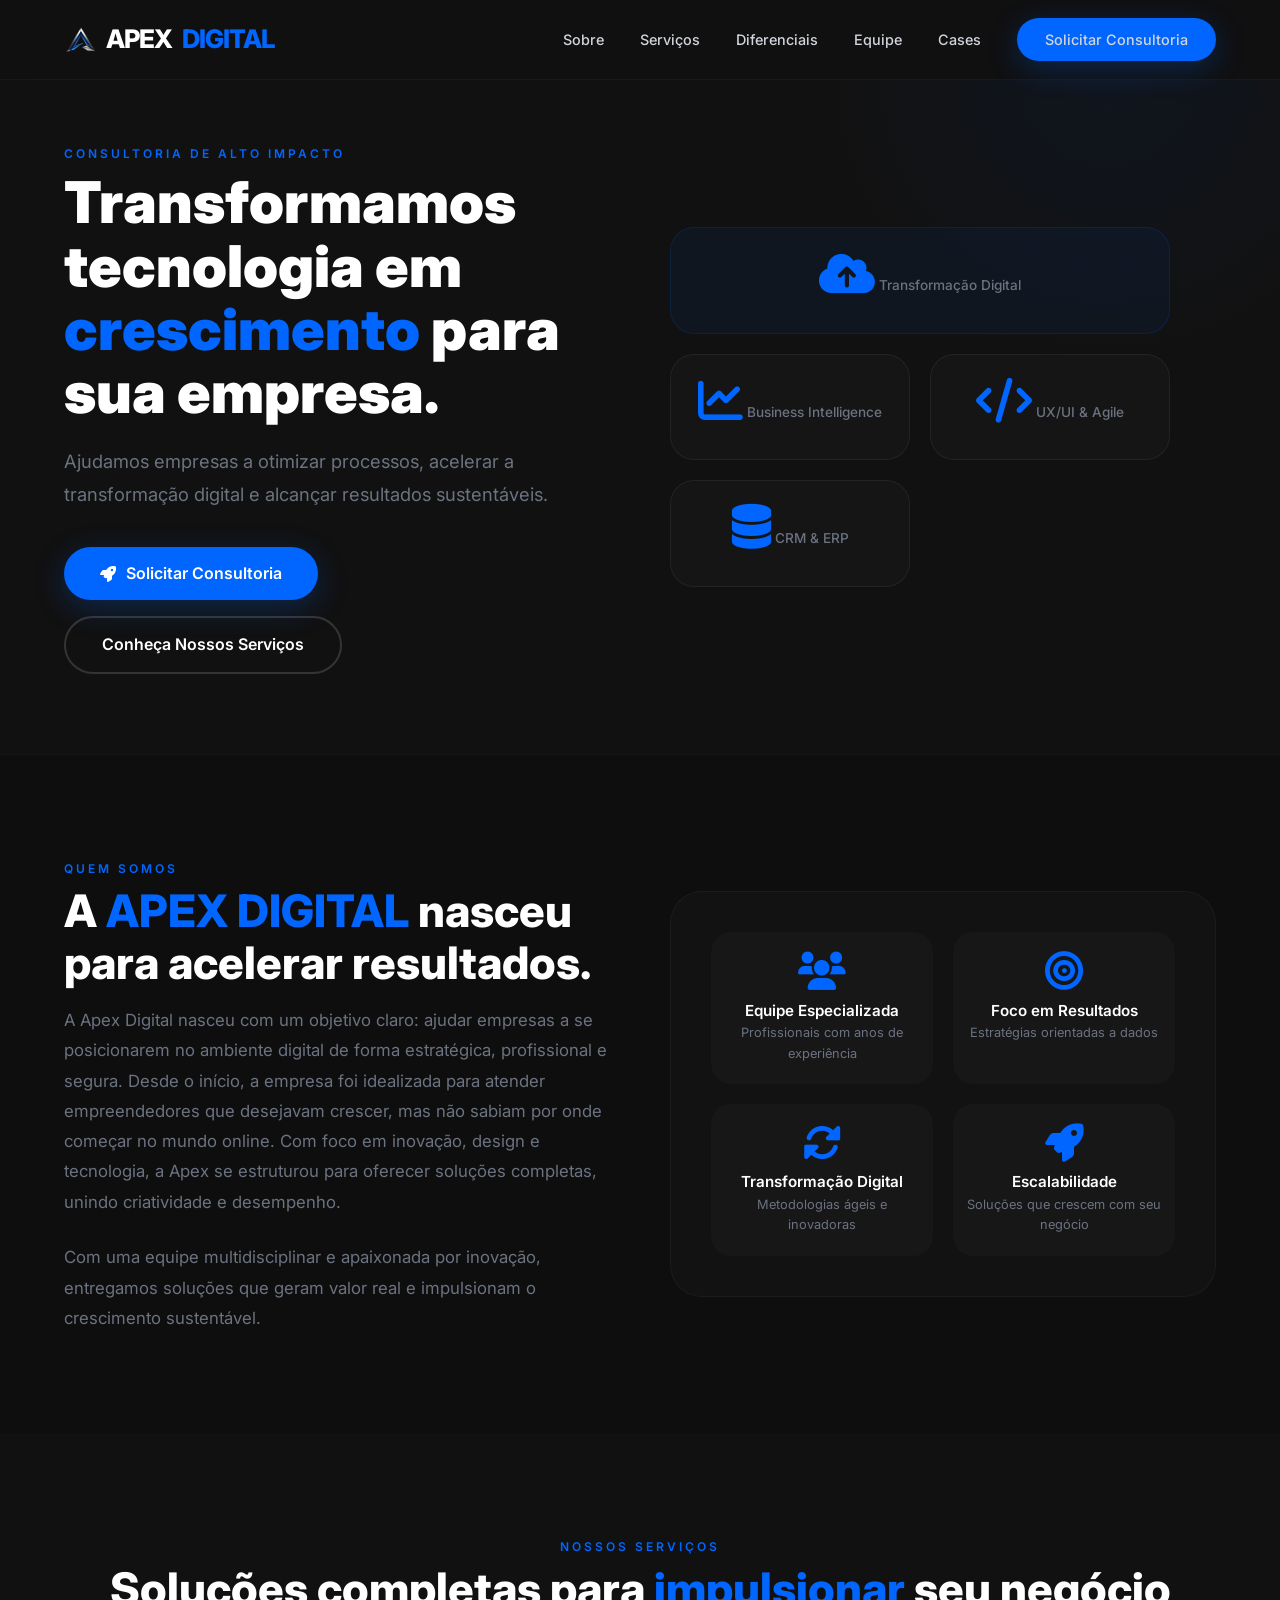
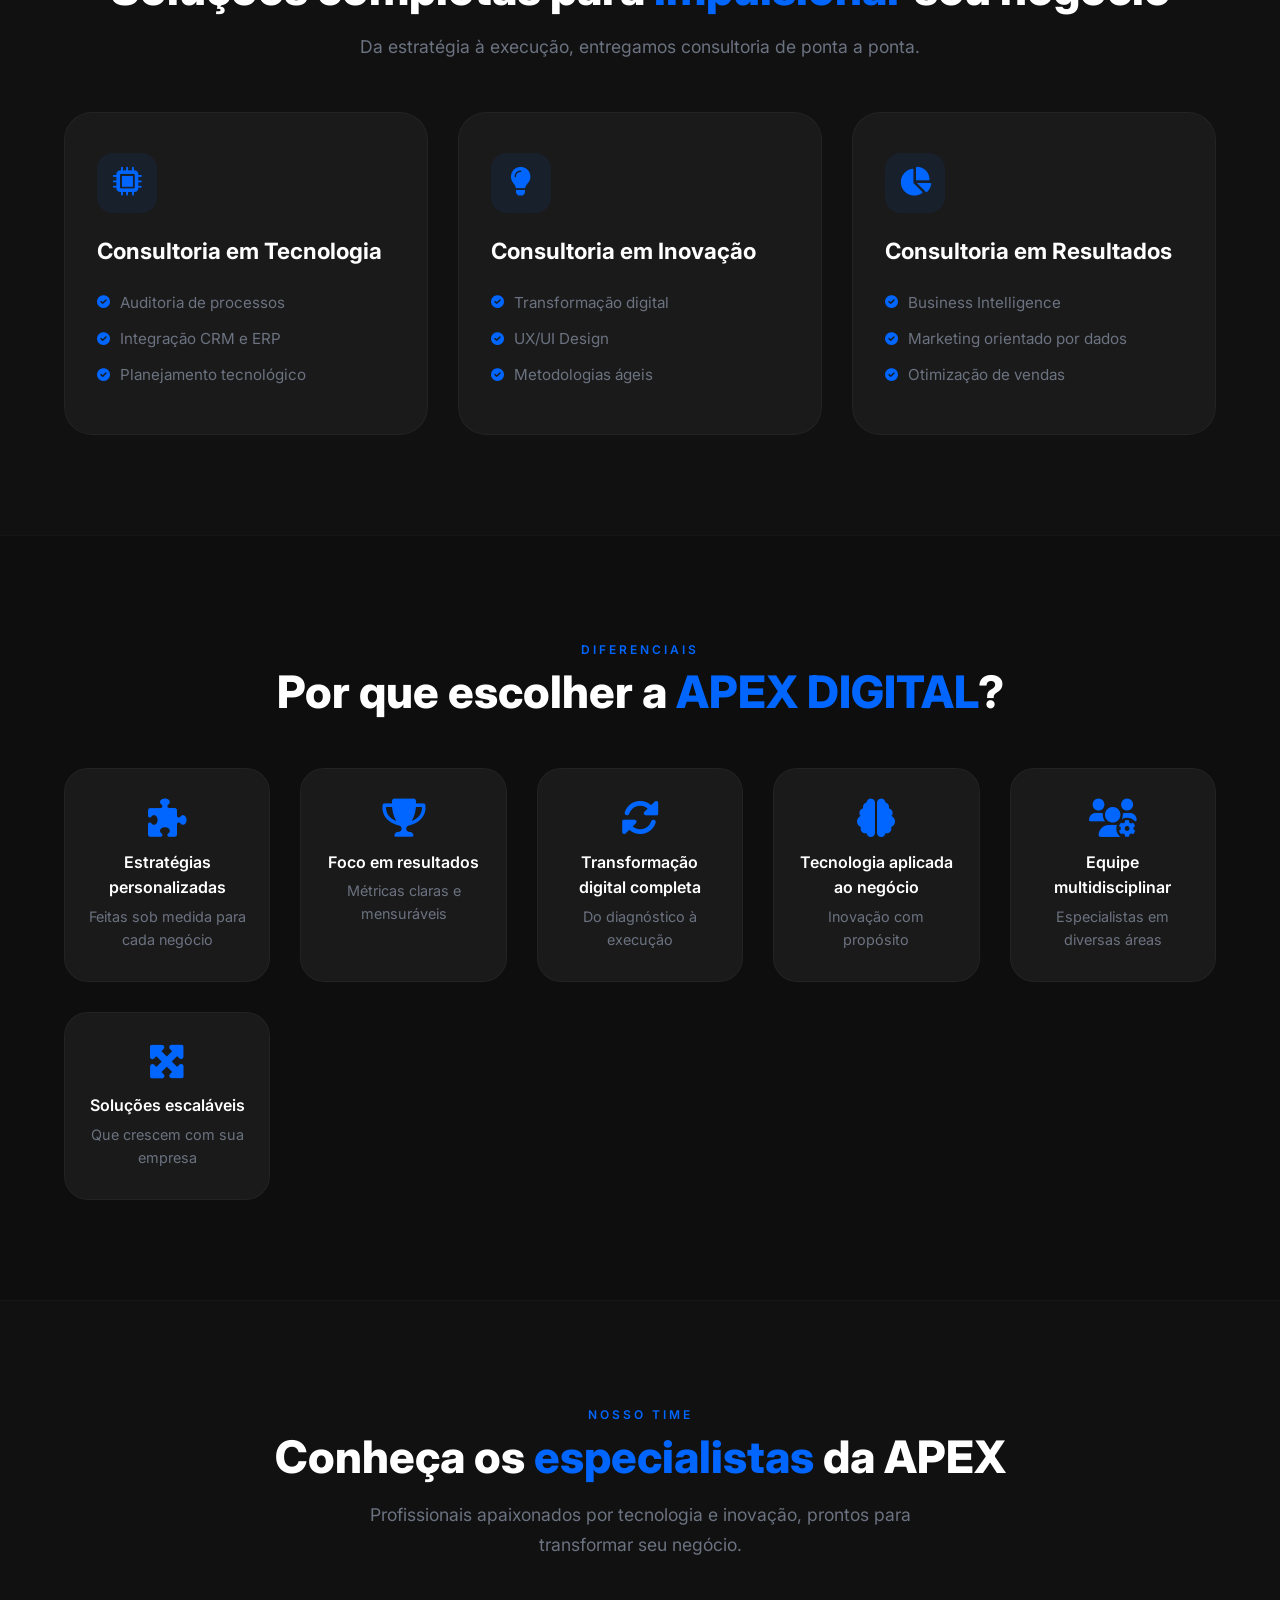
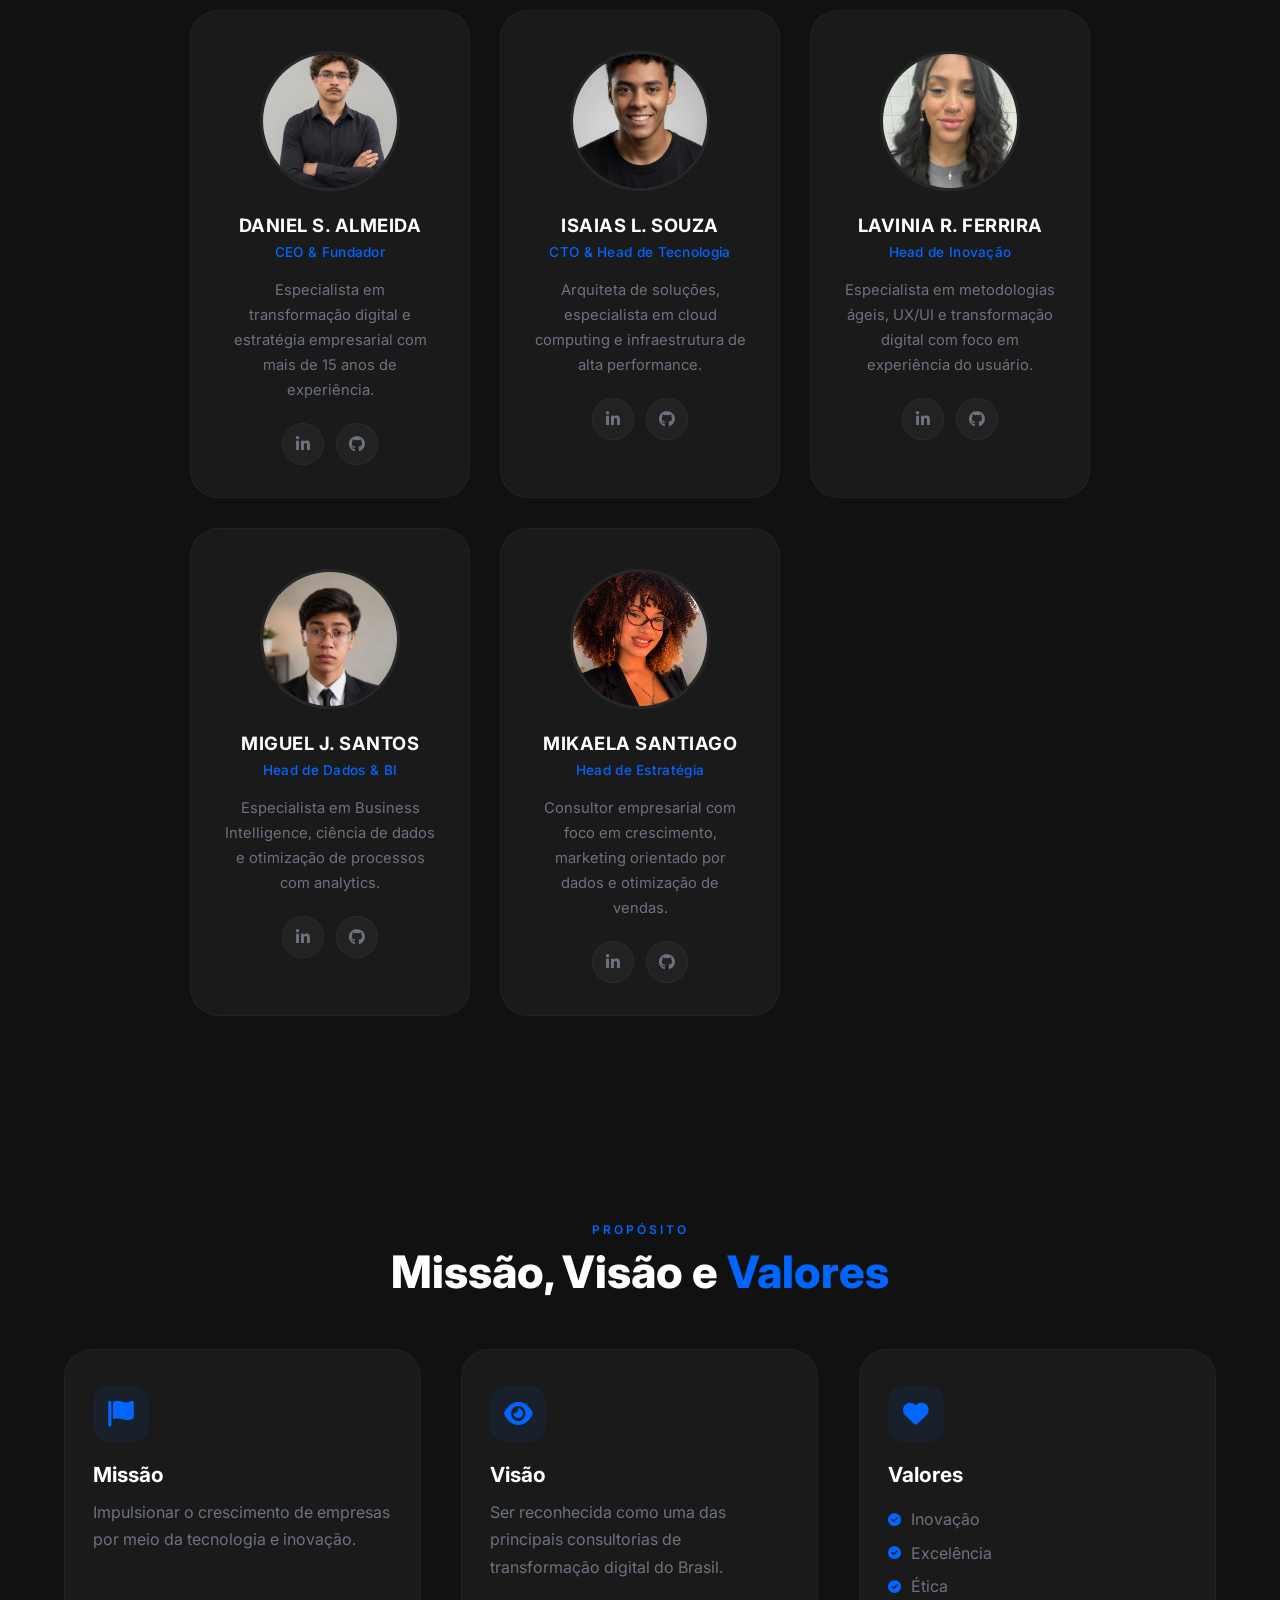
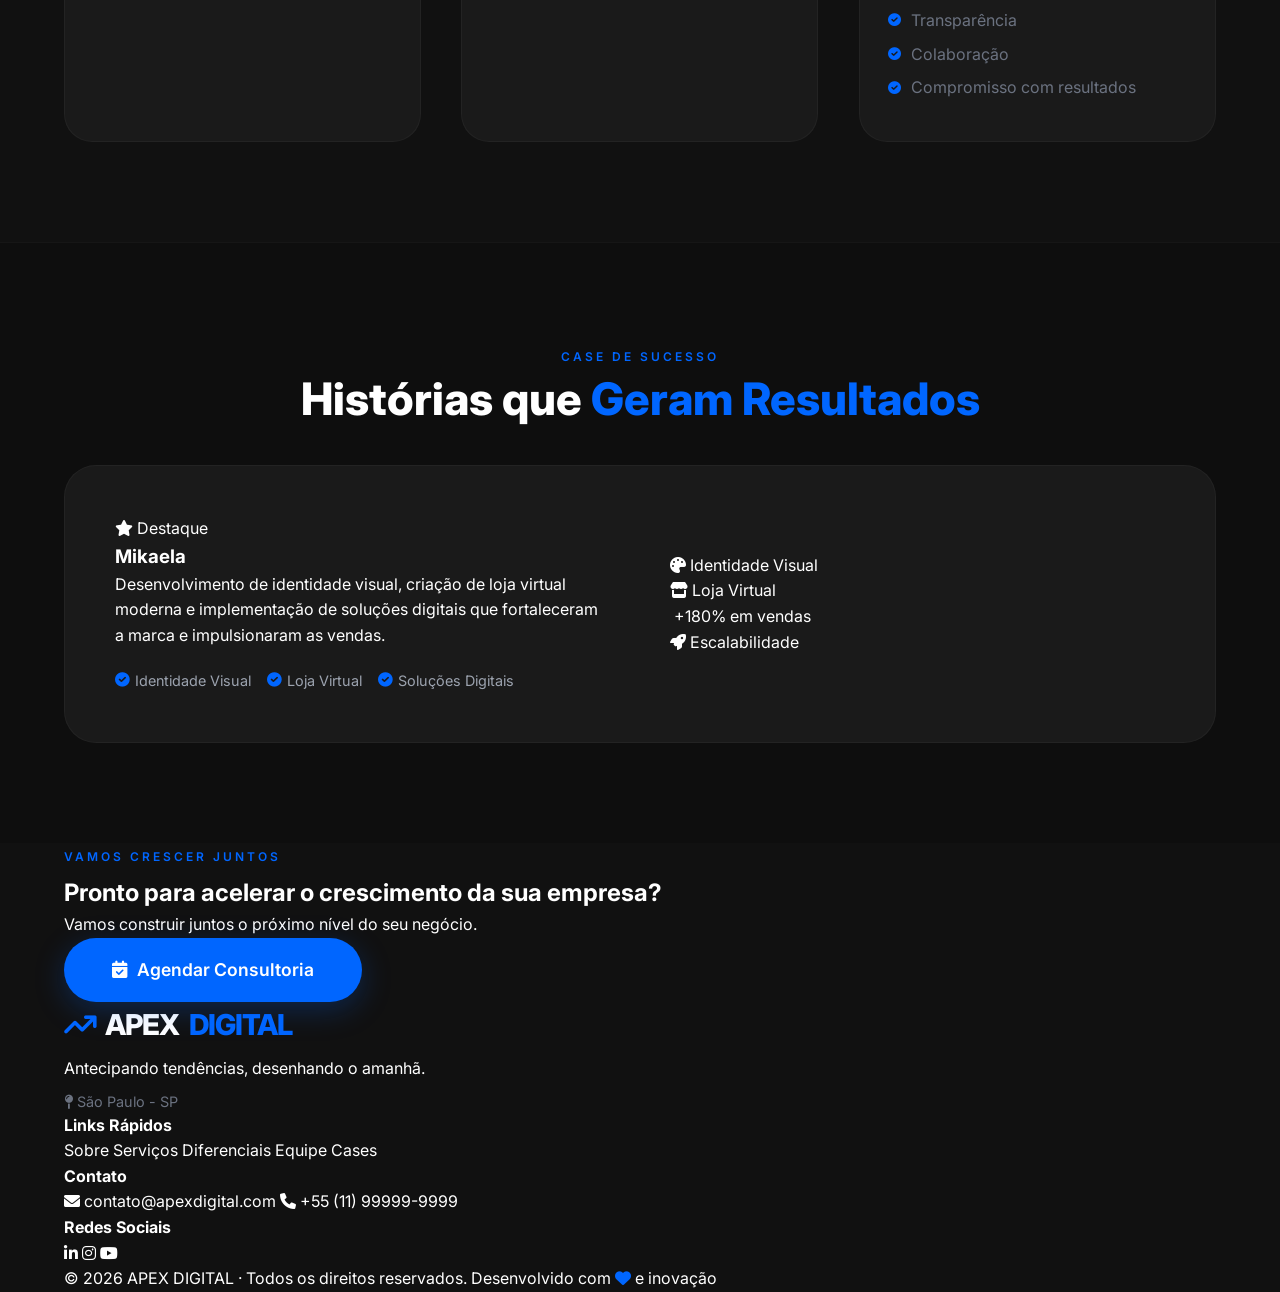
==== commit 28dc9d2a: "Update index.html" ====
--- a/index.html
+++ b/index.html
@@ -221,11 +221,11 @@
     </section>
 
     <!-- ===================== EQUIPE
-    daniel
-    isaias
-    lavinia
-    miguel
-    mikaela
+    daniel s. almeida
+    isaias L. souza
+    lavinia R. Ferrira
+    miguel J. Santos
+    mikaela Santiago
      ===================== -->
     <section class="equipe" id="equipe">
         <div class="container">
@@ -245,7 +245,7 @@
                         </div>
                     </div>
                     <div class="equipe-info">
-                        <h4>daniel sobrenome</h4>
+                        <h4>daniel  s. almeida</h4>
                         <span class="cargo">CEO & Fundador</span>
                         <p>Especialista em transformação digital e estratégia empresarial com mais de 15 anos de
                             experiência.</p>
@@ -265,7 +265,7 @@
                         </div>
                     </div>
                     <div class="equipe-info">
-                        <h4>Isaias sobrenome</h4>
+                        <h4>Isaias  L. souza</h4>
                         <span class="cargo">CTO & Head de Tecnologia</span>
                         <p>Arquiteta de soluções, especialista em cloud computing e infraestrutura de alta performance.
                         </p>
@@ -285,7 +285,7 @@
                         </div>
                     </div>
                     <div class="equipe-info">
-                        <h4>Lavinia sobrenome</h4>
+                        <h4>Lavinia R. Ferrira</h4>
                         <span class="cargo">Head de Inovação</span>
                         <p>Especialista em metodologias ágeis, UX/UI e transformação digital com foco em experiência do
                             usuário.</p>
@@ -305,7 +305,7 @@
                         </div>
                     </div>
                     <div class="equipe-info">
-                        <h4>Miguel Sobrenome</h4>
+                        <h4>Miguel J. Santos</h4>
                         <span class="cargo">Head de Dados & BI</span>
                         <p>Especialista em Business Intelligence, ciência de dados e otimização de processos com
                             analytics.</p>
@@ -324,7 +324,7 @@
                         </div>
                     </div>
                     <div class="equipe-info">
-                        <h4>Mikaela Sobrenome</h4>
+                        <h4>Mikaela Santiago</h4>
                         <span class="cargo">Head de Estratégia</span>
                         <p>Consultor empresarial com foco em crescimento, marketing orientado por dados e otimização de
                             vendas.</p>
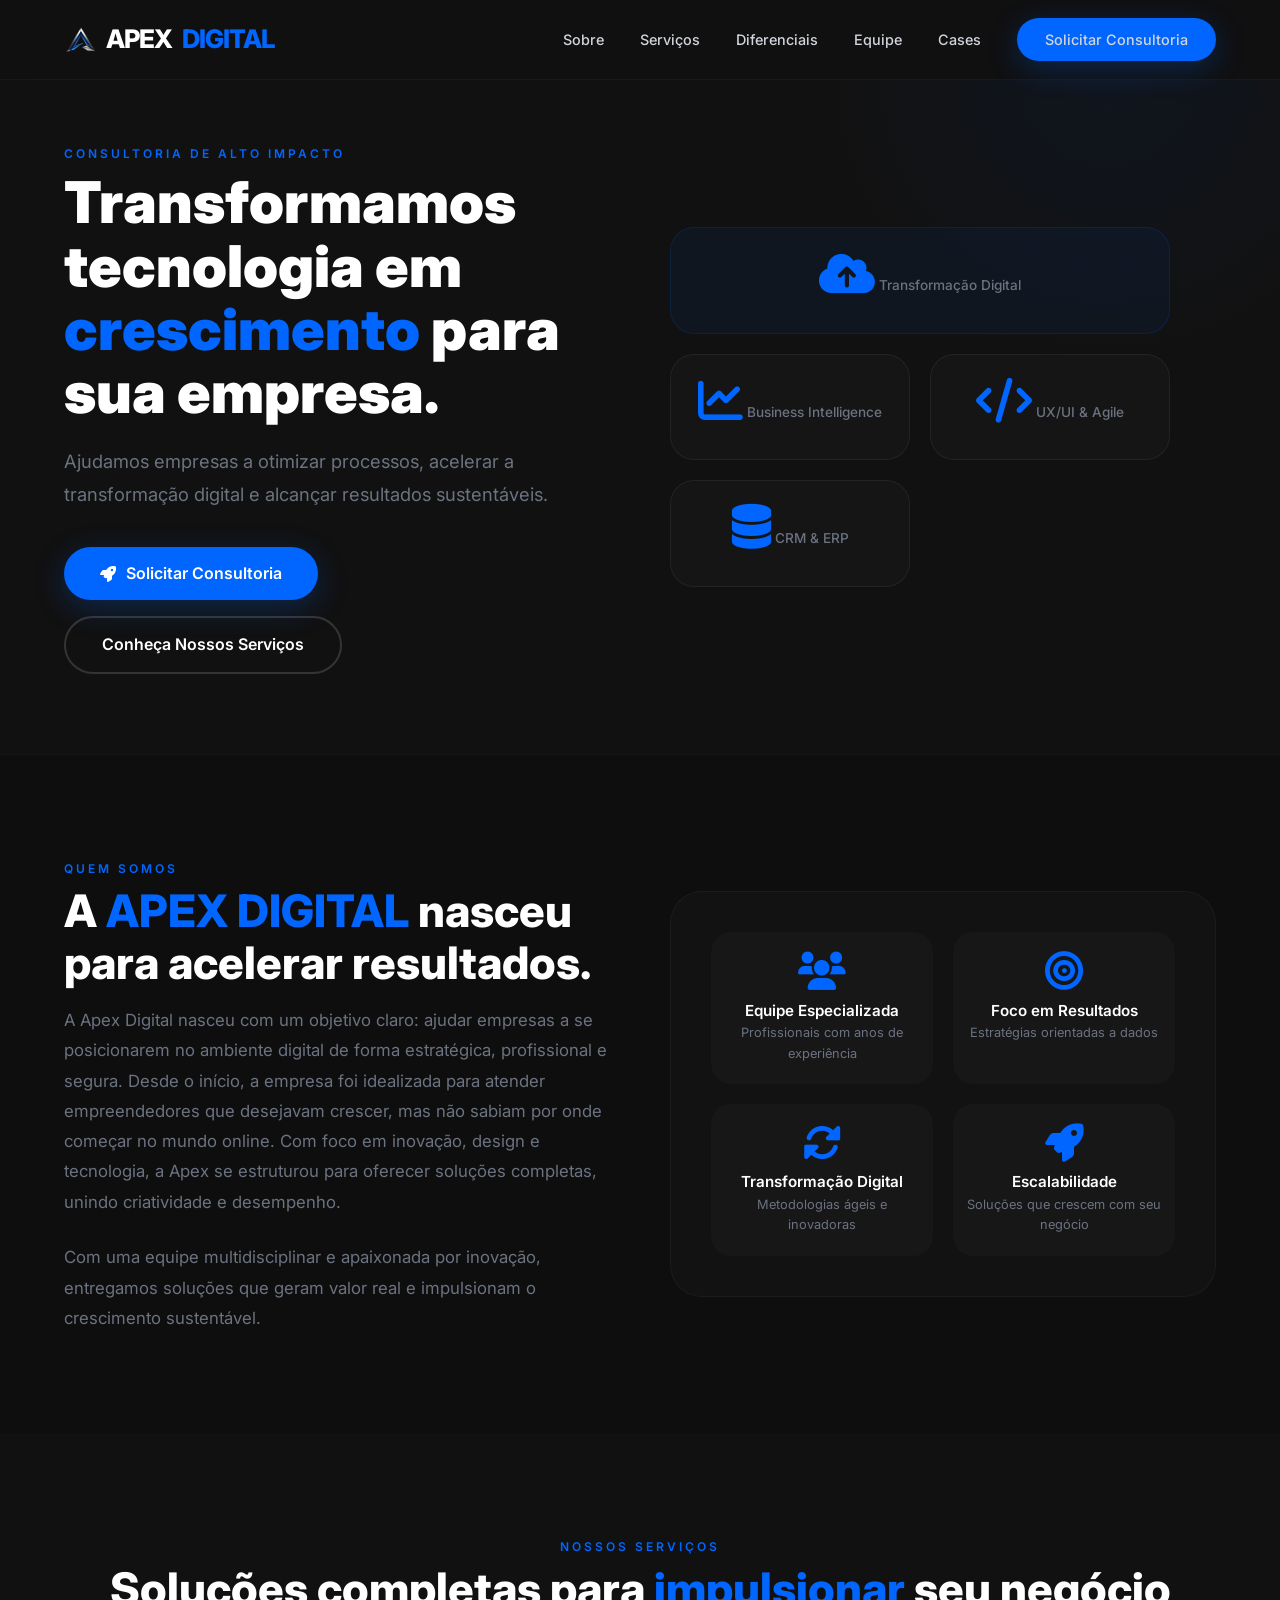
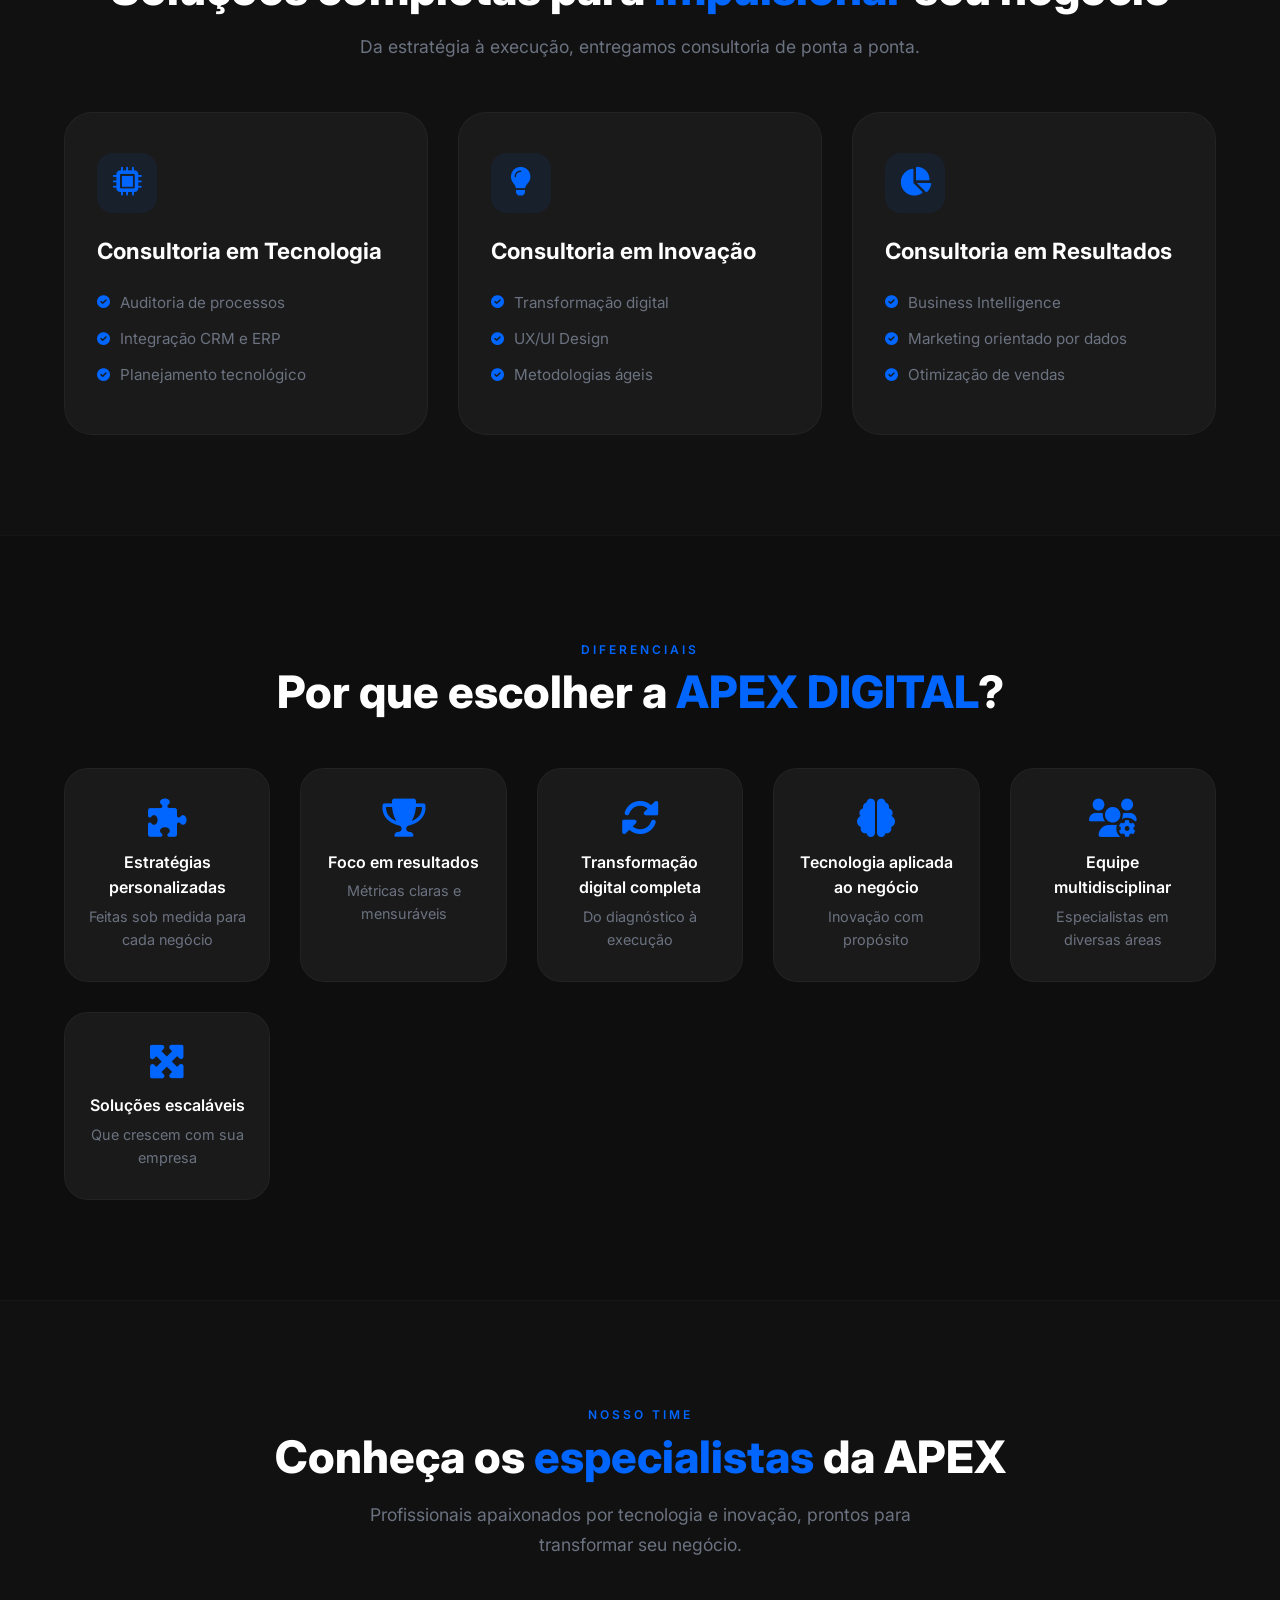
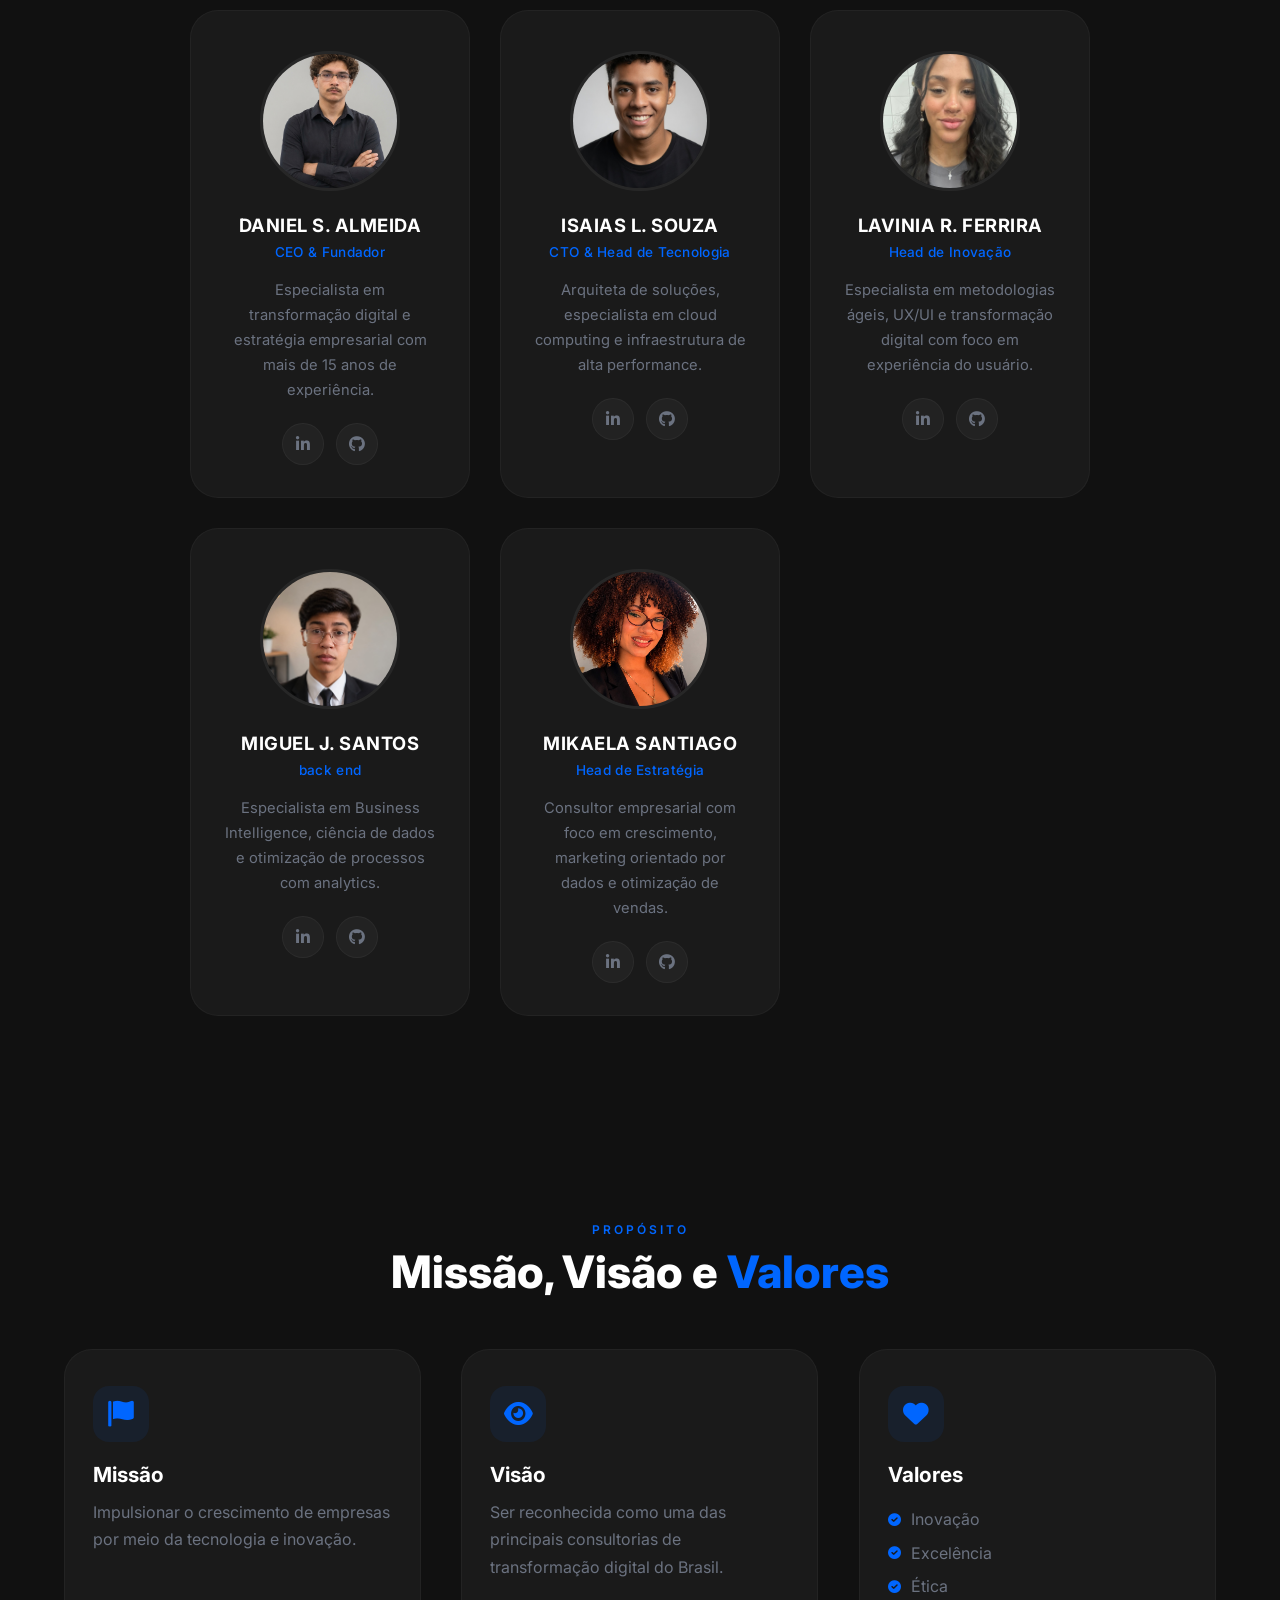
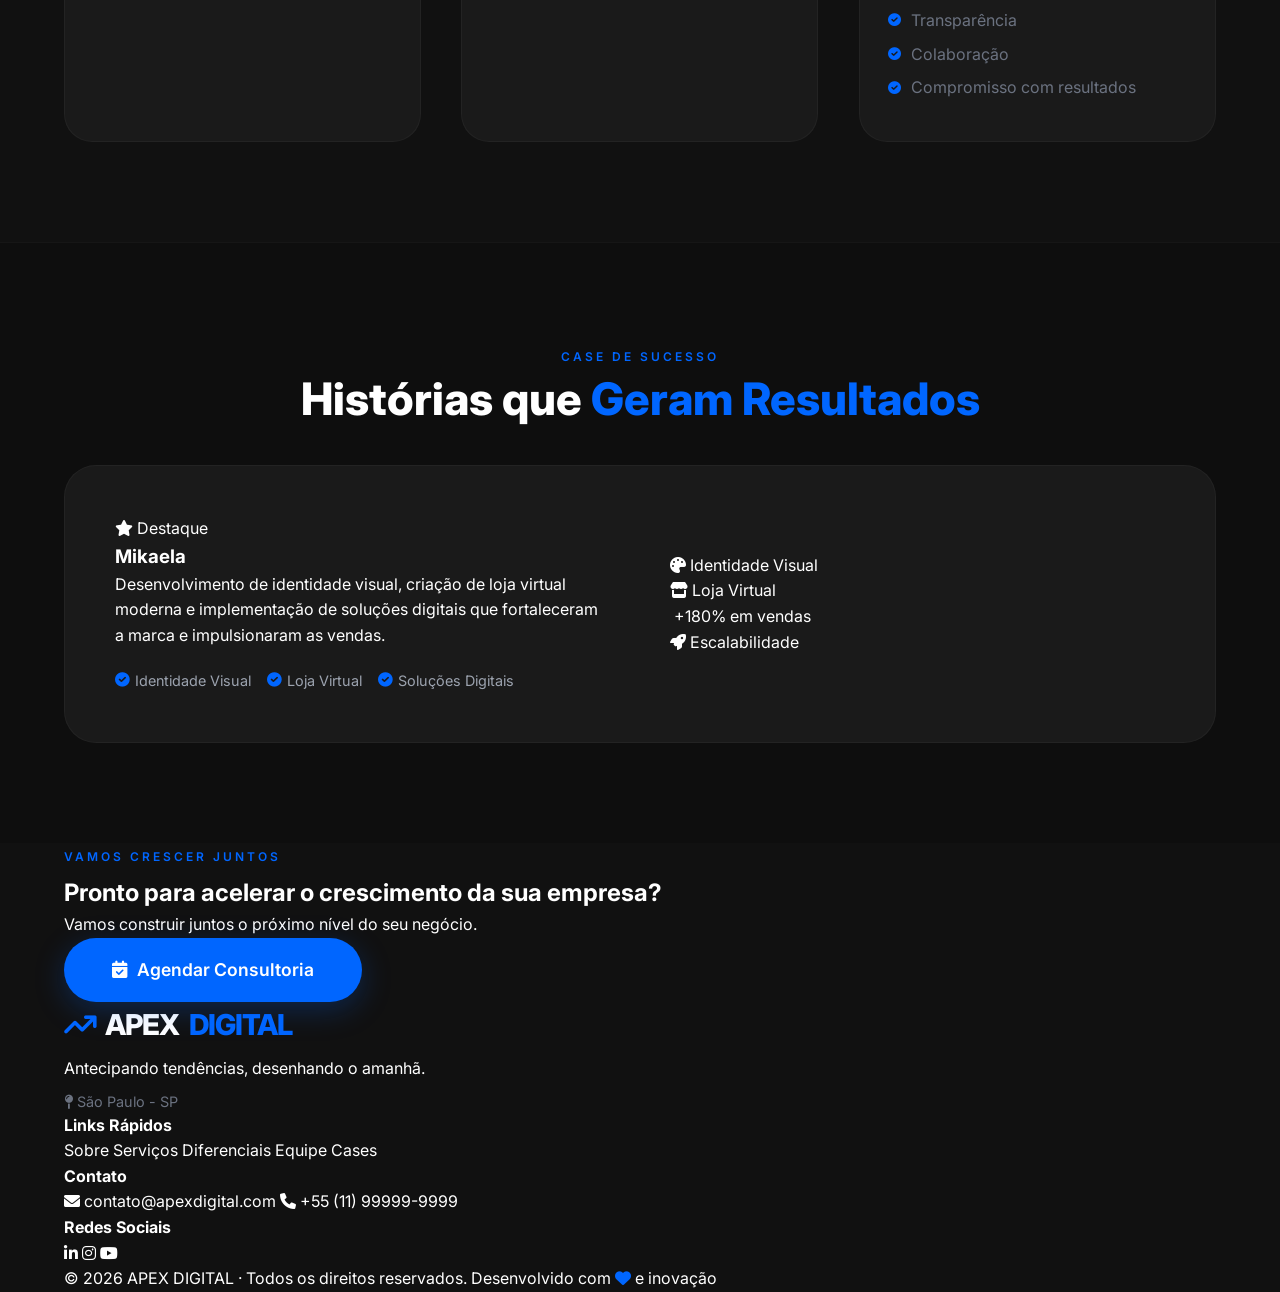
==== commit a50446e9: "Update index.html" ====
--- a/index.html
+++ b/index.html
@@ -250,8 +250,8 @@
                         <p>Especialista em transformação digital e estratégia empresarial com mais de 15 anos de
                             experiência.</p>
                         <div class="equipe-social">
-                            <a href="#" aria-label="LinkedIn"><i class="fab fa-linkedin-in"></i></a>
-                            <a href="#" aria-label="GitHub"><i class="fab fa-github"></i></a>
+                            <a href="https://www.linkedin.com/in/daniel-sousa-almeida-216a243b1?utm_source=share_via&utm_content=profile&utm_medium=member_ios" aria-label="LinkedIn"><i class="fab fa-linkedin-in"></i></a>
+                            <a href="https://share.google/lYQDpD2nDDNVcB9oo" aria-label="GitHub"><i class="fab fa-github"></i></a>
                         </div>
                     </div>
                 </div>
@@ -290,7 +290,7 @@
                         <p>Especialista em metodologias ágeis, UX/UI e transformação digital com foco em experiência do
                             usuário.</p>
                         <div class="equipe-social">
-                            <a href="#" aria-label="LinkedIn"><i class="fab fa-linkedin-in"></i></a>
+                            <a href="https://www.linkedin.com/in/lavinia-ribeiro-1b6515323/" aria-label="LinkedIn"><i class="fab fa-linkedin-in"></i></a>
                             <a href="#" aria-label="GitHub"><i class="fab fa-github"></i></a>
                         </div>
                     </div>
@@ -306,12 +306,12 @@
                     </div>
                     <div class="equipe-info">
                         <h4>Miguel J. Santos</h4>
-                        <span class="cargo">Head de Dados & BI</span>
+                        <span class="cargo">back end </span>
                         <p>Especialista em Business Intelligence, ciência de dados e otimização de processos com
                             analytics.</p>
                         <div class="equipe-social">
-                            <a href="#" aria-label="LinkedIn"><i class="fab fa-linkedin-in"></i></a>
-                            <a href="#" aria-label="GitHub"><i class="fab fa-github"></i></a>
+                            <a href="https://www.linkedin.com/in/miguel-santos-33055833a/" aria-label="LinkedIn"><i class="fab fa-linkedin-in"></i></a>
+                            <a href="https://github.com/miguelsantos739" aria-label="GitHub"><i class="fab fa-github"></i></a>
                         </div>
                     </div>
                 </div>
